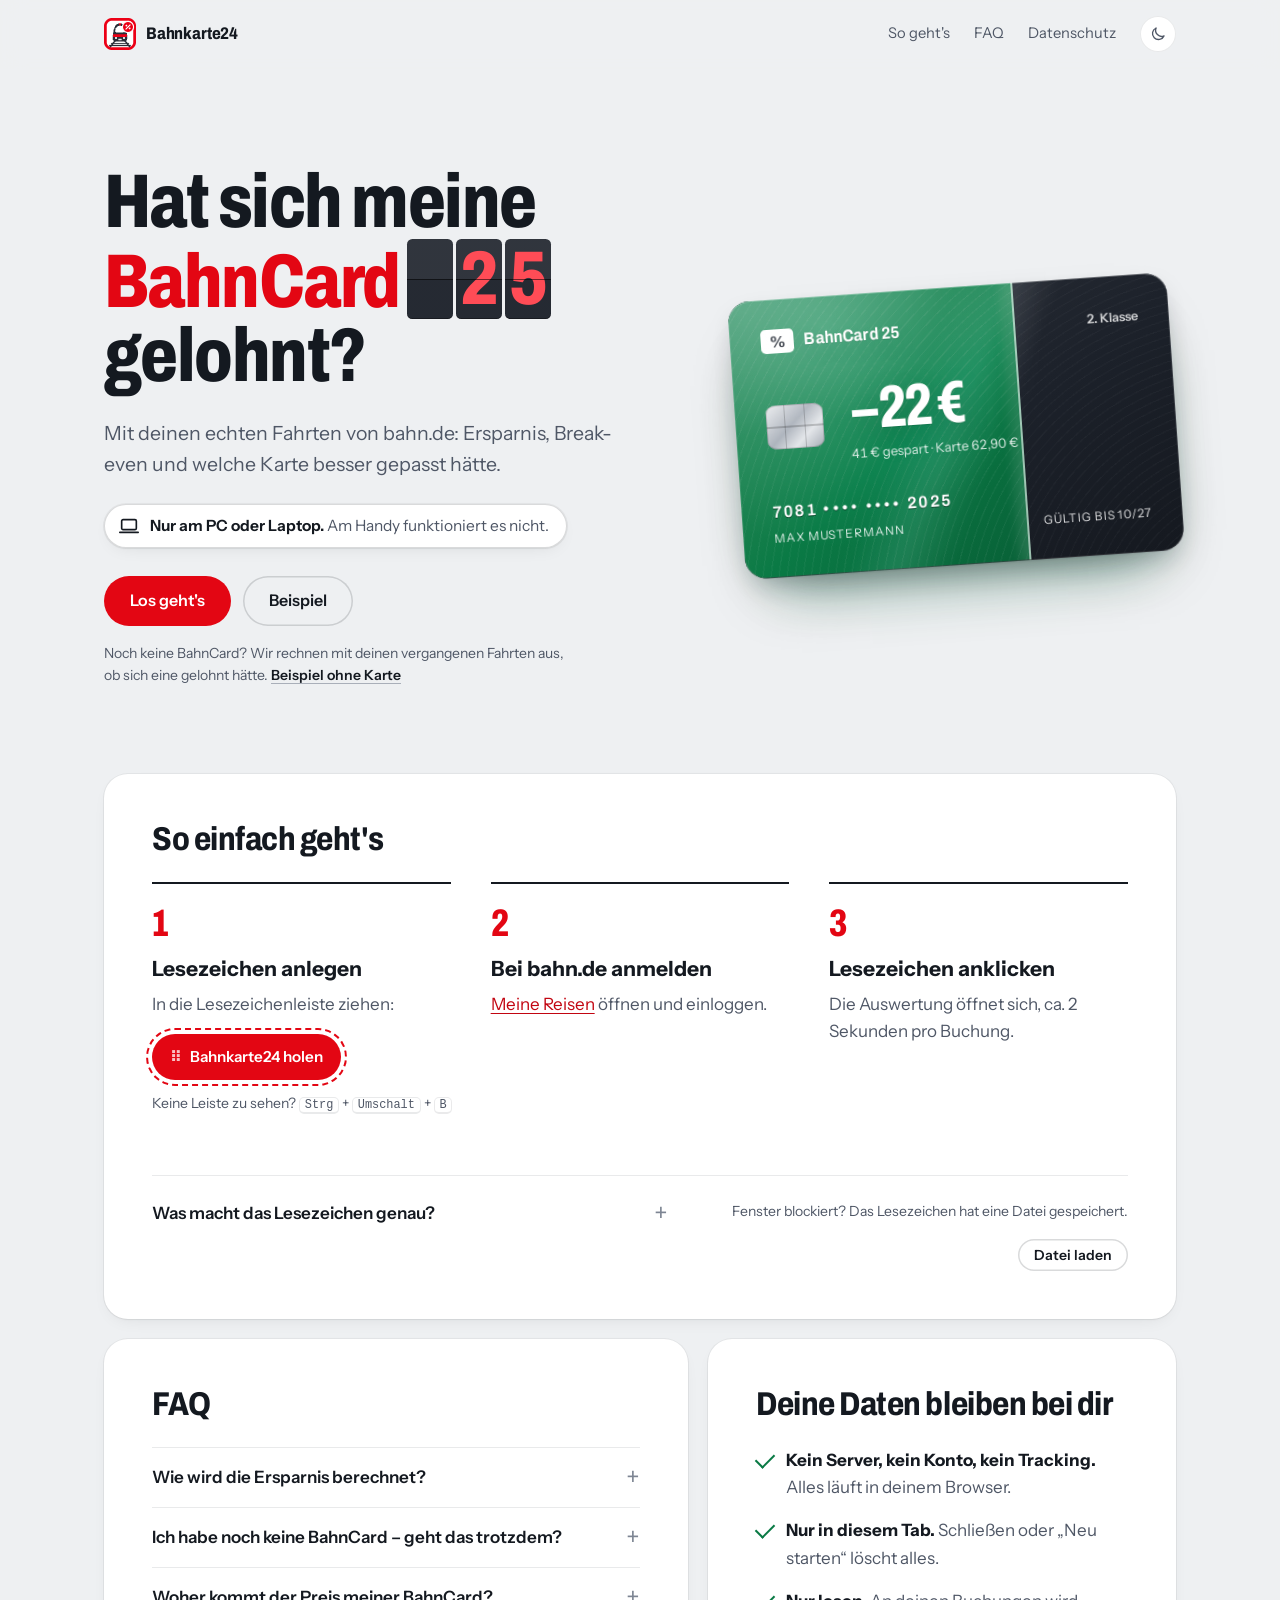
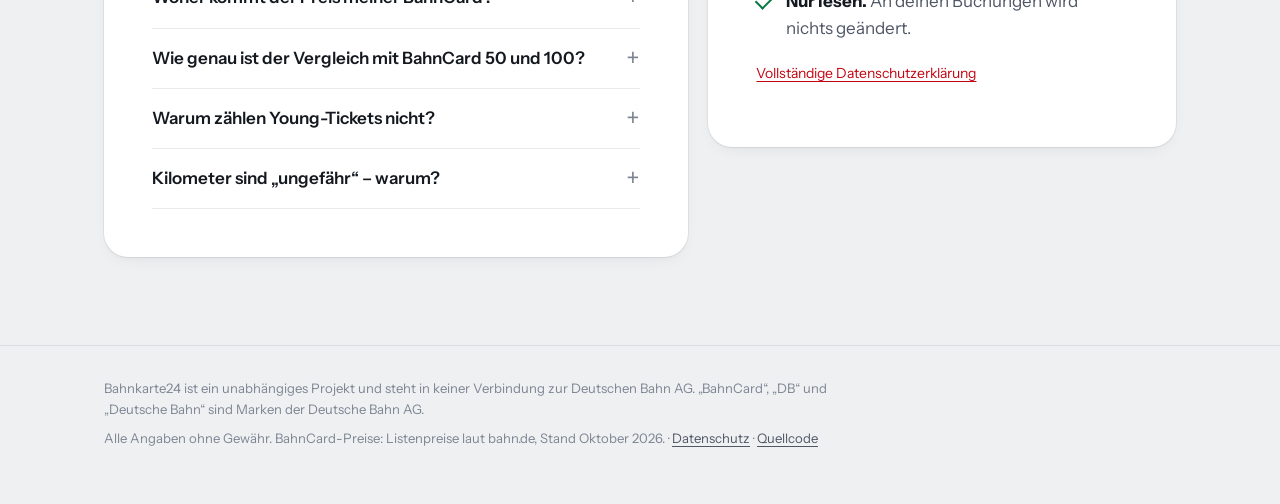
==== index.html @ 339ea4b0 "Erweiterung entfernt, Kurven-Animation repariert - Browser-Erweiterung, Build-Skript und Store-Text " ====
<!doctype html>
<html lang="de">
<head>
  <meta charset="utf-8">
  <meta name="viewport" content="width=device-width, initial-scale=1">
  <title>Bahnkarte24 – hat sich meine BahnCard gelohnt?</title>
  <meta name="description" content="Prüfe in einer Minute, ob sich deine BahnCard gelohnt hat – mit deinen echten Reisedaten von bahn.de. Alles bleibt in deinem Browser.">
  <link rel="icon" href="icons/icon32.png?v=2" sizes="32x32">
  <link rel="icon" href="icons/icon16.png?v=2" sizes="16x16">
  <link rel="apple-touch-icon" href="icons/icon128.png?v=2">
  <link rel="preload" href="fonts/archivo-wdth.woff2" as="font" type="font/woff2" crossorigin>
  <link rel="stylesheet" href="styles.css?v=26">
  <script src="theme.js?v=20"></script>
</head>
<body>
  <header class="top">
    <div class="wrap top__inner">
      <a class="brand" href="./" aria-label="Bahnkarte24 – Startseite">
        <img class="brand__logo" src="icons/icon32.png?v=2" srcset="icons/icon128.png?v=2 4x, icons/icon48.png?v=2 1.5x" width="32" height="32" alt="">
        <span class="brand__name">Bahnkarte24</span>
      </a>
      <nav class="top__nav" aria-label="Seitennavigation">
        <a href="./#so-gehts">So geht's</a>
        <a href="./#faq">FAQ</a>
        <a href="./#datenschutz">Datenschutz</a>
        <button class="btn btn--quiet hidden" id="btn-reset" type="button">Neu starten</button>
        <button class="design-btn" id="btn-design" type="button" aria-label="Design wechseln">
          <svg class="design-btn__mond" viewBox="0 0 24 24" width="18" height="18" aria-hidden="true"><path d="M20 14.5A8 8 0 0 1 9.5 4a8 8 0 1 0 10.5 10.5Z" fill="none" stroke="currentColor" stroke-width="1.8" stroke-linejoin="round"/></svg>
          <svg class="design-btn__sonne" viewBox="0 0 24 24" width="18" height="18" aria-hidden="true"><circle cx="12" cy="12" r="4" fill="none" stroke="currentColor" stroke-width="1.8"/><path d="M12 2.5v2M12 19.5v2M2.5 12h2M19.5 12h2M5.3 5.3l1.4 1.4M17.3 17.3l1.4 1.4M5.3 18.7l1.4-1.4M17.3 6.7l1.4-1.4" stroke="currentColor" stroke-width="1.8" stroke-linecap="round"/></svg>
        </button>
      </nav>
    </div>
  </header>

  <main id="main">
    <!-- Start -->
    <section id="view-start">
      <div class="wrap hero">
        <div class="hero__text">
          <h1 class="display" aria-label="Hat sich meine BahnCard gelohnt?">Hat sich meine <span class="nowrap"><span class="display__marke">BahnCard</span><span class="flap flap--titel" id="wechsel" aria-hidden="true"><span class="flap__z">&nbsp;</span><span class="flap__z">2</span><span class="flap__z">5</span></span></span> gelohnt?</h1>
          <p class="lead">Mit deinen echten Fahrten von bahn.de: Ersparnis, Break-even und welche Karte besser gepasst hätte.</p>

          <p class="geraet-hinweis">
            <svg viewBox="0 0 24 24" width="20" height="20" aria-hidden="true"><rect x="4" y="5" width="16" height="11" rx="1.5" fill="none" stroke="currentColor" stroke-width="1.8"/><path d="M2 19h20" stroke="currentColor" stroke-width="1.8" stroke-linecap="round"/></svg>
            <span><strong>Nur am PC oder Laptop.</strong> Am Handy funktioniert es nicht.</span>
          </p>

          <div class="hero__actions">
            <a class="btn btn--big" href="#so-gehts">Los geht's</a>
            <button class="btn btn--ghost btn--big" id="btn-demo" type="button">Beispiel</button>
          </div>
          <p class="hero__ohne small">Noch keine BahnCard? Wir rechnen mit deinen vergangenen Fahrten aus, ob sich eine gelohnt hätte. <button class="linkbtn" id="btn-demo-ohne" type="button">Beispiel ohne Karte</button></p>
        </div>

        <div class="hero__card" aria-hidden="true">
          <div class="hero__tilt">
            <div class="bc bc--hero" id="hero-bc" style="--fill: .65">
              <div class="bc__fill"></div>
              <div class="bc__glanz"></div>
              <div class="bc__top"><span class="bc__logo">%</span><span class="bc__type" id="hero-typ">BahnCard 25</span><span class="bc__klasse">2. Klasse</span></div>
              <div class="bc__mitte">
                <span class="bc__chip"></span>
                <div>
                  <div class="bc__amount" id="hero-saldo">−22 €</div>
                  <div class="bc__sub" id="hero-sub">41 € gespart · Karte 62,90 €</div>
                </div>
              </div>
              <div class="bc__nr">7081 •••• •••• 2025</div>
              <div class="bc__bottom"><span>Max Mustermann</span><span>gültig bis 10/27</span></div>
            </div>
          </div>
        </div>
      </div>

      <div class="wrap section">
      <section class="panel" id="so-gehts">
        <h2 class="h2">So einfach geht's</h2>
        <ol class="steps">
          <li>
            <span class="steps__n">1</span>
            <h3>Lesezeichen anlegen</h3>
            <p class="muted">In die Lesezeichenleiste ziehen:</p>
            <a class="bookmarklet" id="bookmarklet" href="#" title="In die Lesezeichenleiste ziehen">Bahnkarte24 holen</a>
            <p class="small muted" id="bookmarklet-hint">Keine Leiste zu sehen? <kbd>Strg</kbd> + <kbd>Umschalt</kbd> + <kbd>B</kbd></p>
          </li>
          <li>
            <span class="steps__n">2</span>
            <h3>Bei bahn.de anmelden</h3>
            <p class="muted"><a href="https://www.bahn.de/buchung/reiseuebersicht/vergangene" target="_blank" rel="noopener">Meine Reisen</a> öffnen und einloggen.</p>
          </li>
          <li>
            <span class="steps__n">3</span>
            <h3>Lesezeichen anklicken</h3>
            <p class="muted">Die Auswertung öffnet sich, ca. 2 Sekunden pro Buchung.</p>
          </li>
        </ol>

        <div class="aside-row">
          <details class="details">
            <summary>Was macht das Lesezeichen genau?</summary>
            <p>Es liest deine BahnCard und vergangenen Buchungen über dieselben Schnittstellen wie „Meine Reisen“. Übernommen werden nur Datum, Strecke, Tarif, Preis, Ersparnis und Züge – keine Namen, Adressen oder Zahlungsdaten.</p>
            <p><a href="collector.js" target="_blank" rel="noopener">Quelltext ansehen</a></p>
          </details>
          <div class="upload">
            <span class="small muted">Fenster blockiert? Das Lesezeichen hat eine Datei gespeichert.</span>
            <label class="btn btn--ghost btn--small">
              Datei laden
              <input type="file" id="file-input" accept="application/json,.json" hidden>
            </label>
          </div>
        </div>
      </section>
      </div>
    </section>

    <!-- Import -->
    <section id="view-import" class="hidden">
      <div class="wrap"><div class="panel importing">
        <div class="bc bc--loading" aria-hidden="true">
          <div class="bc__fill"></div>
          <div class="bc__top"><span class="bc__logo">%</span><span class="bc__type">Bahnkarte24</span></div>
          <div class="bc__amount">…</div>
        </div>
        <h1 class="h2" id="import-title">Hole deine Fahrten von bahn.de …</h1>
        <p class="muted" id="import-text">Warte auf das Lesezeichen …</p>
        <div class="progress" role="progressbar" aria-valuemin="0" aria-valuemax="100" id="import-bar"><span></span></div>
        <p class="small muted">Lass den bahn.de-Tab offen, bis die Auswertung erscheint.</p>
      </div></div>
    </section>

    <!-- Ergebnis -->
    <section id="view-result" class="hidden" aria-live="polite"></section>

    <div class="wrap info">
      <section class="panel" id="faq">
        <h2 class="h2">FAQ</h2>
        <details class="details"><summary>Wie wird die Ersparnis berechnet?</summary>
          <p>bahn.de weist pro Fahrt die „Ersparnis durch BahnCard-Rabatt“ aus. Wir summieren sie im Gültigkeitszeitraum und ziehen den Kartenpreis ab.</p></details>
        <details class="details"><summary>Ich habe noch keine BahnCard – geht das trotzdem?</summary>
          <p>Ja. Wir nehmen deine Fahrten der letzten 12 Monate und rechnen nach, was sie mit BahnCard 25, 50 oder 100 gekostet hätten – inklusive Kartenpreis. Wähl in der Auswertung, ob für dich die normale, die My BahnCard (unter 27) oder die Senioren-Karte (ab 65) in Frage kommt. Hast du weniger als ein Jahr Fahrten, rechnen wir aufs Jahr hoch.</p></details>
        <details class="details"><summary>Woher kommt der Preis meiner BahnCard?</summary>
          <p>bahn.de liefert ihn nicht mit, daher setzen wir den Listenpreis ein. Du kannst ihn in der Auswertung ändern.</p></details>
        <details class="details"><summary>Wie genau ist der Vergleich mit BahnCard 50 und 100?</summary>
          <p>Eine Schätzung: BahnCard 50 gibt 50 % auf Flexpreise und 25 % auf Sparpreise, BahnCard 100 deckt alle DB-Tickets ab. Verbundtickets bleiben unverändert. Dass du mit anderer Karte anders gebucht hättest, ist nicht berücksichtigt.</p></details>
        <details class="details"><summary>Warum zählen Young-Tickets nicht?</summary>
          <p>Sie sind bereits ermäßigt, die BahnCard gilt darauf nicht zusätzlich.</p></details>
        <details class="details"><summary>Kilometer sind „ungefähr“ – warum?</summary>
          <p>Gerechnet wird die Luftlinie von Halt zu Halt, nicht die Tarif-Entfernung.</p></details>
      </section>

      <section class="panel" id="datenschutz">
        <h2 class="h2">Deine Daten bleiben bei dir</h2>
        <ul class="checks">
          <li><strong>Kein Server, kein Konto, kein Tracking.</strong> Alles läuft in deinem Browser.</li>
          <li><strong>Nur in diesem Tab.</strong> Schließen oder „Neu starten“ löscht alles.</li>
          <li><strong>Nur lesen.</strong> An deinen Buchungen wird nichts geändert.</li>
        </ul>
        <p class="small"><a href="datenschutz.html">Vollständige Datenschutzerklärung</a></p>
      </section>
    </div>
  </main>

  <footer class="footer">
    <div class="wrap footer__inner">
      <p>Bahnkarte24 ist ein unabhängiges Projekt und steht in keiner Verbindung zur Deutschen Bahn AG. „BahnCard“, „DB“ und „Deutsche Bahn“ sind Marken der Deutsche Bahn AG.</p>
      <p>Alle Angaben ohne Gewähr. BahnCard-Preise: Listenpreise laut bahn.de, Stand Oktober 2026. · <a href="datenschutz.html">Datenschutz</a> · <a href="https://github.com/xsebo99/SparSchiene" target="_blank" rel="noopener">Quellcode</a></p>
    </div>
  </footer>

  <div class="tooltip hidden" id="tooltip" role="tooltip"></div>
  <script src="app.js?v=30"></script>
</body>
</html>
---- styles.css ----
/* Bahnkarte24
   Schriften: Archivo (Anzeige & Zahlen, schmal geschnitten wie Bahnhofsbeschilderung) + Instrument Sans (Text).
   Beide unter SIL Open Font License, selbst gehostet – kein Aufruf von Google Fonts. */
@font-face {
  font-family: "Archivo";
  src: url("fonts/archivo-wdth.woff2") format("woff2-variations"), url("fonts/archivo-wdth.woff2") format("woff2");
  font-weight: 100 900; font-stretch: 62% 125%; font-display: swap;
}
@font-face {
  font-family: "Instrument Sans";
  src: url("fonts/instrument-sans.woff2") format("woff2-variations"), url("fonts/instrument-sans.woff2") format("woff2");
  font-weight: 400 700; font-display: swap;
}

:root {
  /* Farbwelt: Gleisschotter, Fahrkartenweiß, Druckertinte, Signalgrün, Verkehrsrot.
     Bedeutung ist fest: Grün = Ersparnis, Rot = Aktion und Verlust, Tinte = bezahlt. */
  --schotter: #eef0f2;
  --fahrkarte: #ffffff;
  --eingabe: #f4f5f7;
  --tinte: #141920;
  --tinte-2: #4f5766;
  --tinte-3: #7d8593;
  --tinte-4: #a9afb9;
  --kante: rgba(20, 25, 32, .09);
  --kante-stark: rgba(20, 25, 32, .16);
  --raster: rgba(20, 25, 32, .06);
  --punktlinie: #c6cbd3;
  --verkehrsrot: #e30613;
  --verkehrsrot-text: #c20511;
  --verkehrsrot-hauch: #fdeced;
  --signalgruen: #0a7a45;
  --signalgruen-hauch: #e3f2ea;
  --bahncard: #1c212a;
  --bahncard-text: #ffffff;
  /* Leuchtrot auf dunklen Fallblättern (gleicher Ton wie Rot im Dark Mode) */
  --tafel-rot: #ff4c56;
  --schatten-flaeche: 0 0 0 1px rgba(20, 25, 32, .05), 0 1px 2px rgba(20, 25, 32, .04), 0 6px 18px -8px rgba(20, 25, 32, .10);
  --schatten-karte: 0 1px 1px rgba(16, 20, 28, .06), 0 12px 28px -8px rgba(16, 20, 28, .28), 0 30px 60px -30px rgba(16, 20, 28, .35);
  --font-display: "Archivo", "Arial Narrow", system-ui, sans-serif;
  --font-text: "Instrument Sans", system-ui, -apple-system, "Segoe UI", sans-serif;
  /* Schriftskala 1,25 ab 17 px */
  --t-meta: 13px;
  --t-klein: 14px;
  --t-text: 17px;
  --t-h3: 21px;
  --t-h2: clamp(26px, 3vw, 33px);
  --t-zahl: clamp(34px, 4vw, 52px);
  --t-display: clamp(42px, 6.4vw, 76px);
  --ease: cubic-bezier(.23, 1, .32, 1);
  --r-flaeche: 24px;
  --r-element: 16px;
  --r-feld: 10px;
  color-scheme: light;
}
@media (prefers-color-scheme: dark) {
  :root:not([data-theme="light"]) {
    --schotter: #0b0e12;
    --fahrkarte: #171b21;
    --eingabe: #0f1217;
    --tinte: #eceef2;
    --tinte-2: #b1b8c4;
    --tinte-3: #7f8796;
    --tinte-4: #4f5663;
    --kante: rgba(255, 255, 255, .08);
    --kante-stark: rgba(255, 255, 255, .16);
    --raster: rgba(255, 255, 255, .05);
    --punktlinie: #3a414c;
    --verkehrsrot: #ff4c56;
    --verkehrsrot-text: #ff6b73;
    --verkehrsrot-hauch: #33171a;
    --signalgruen: #3fc883;
    --signalgruen-hauch: #12291d;
    --bahncard: #252b35;
    --schatten-flaeche: 0 0 0 1px rgba(255, 255, 255, .07);
    --schatten-karte: 0 0 0 1px #2e3540, 0 20px 50px -20px rgba(0, 0, 0, .8);
    color-scheme: dark;
  }
}
/* Von Hand gewählter Dark Mode (Umschalter im Kopf) – dieselben Werte wie oben */
:root[data-theme="dark"] {
  --schotter: #0b0e12;
  --fahrkarte: #171b21;
  --eingabe: #0f1217;
  --tinte: #eceef2;
  --tinte-2: #b1b8c4;
  --tinte-3: #7f8796;
  --tinte-4: #4f5663;
  --kante: rgba(255, 255, 255, .08);
  --kante-stark: rgba(255, 255, 255, .16);
  --raster: rgba(255, 255, 255, .05);
  --punktlinie: #3a414c;
  --verkehrsrot: #ff4c56;
  --verkehrsrot-text: #ff6b73;
  --verkehrsrot-hauch: #33171a;
  --signalgruen: #3fc883;
  --signalgruen-hauch: #12291d;
  --bahncard: #252b35;
  --schatten-flaeche: 0 0 0 1px rgba(255, 255, 255, .07);
  --schatten-karte: 0 0 0 1px #2e3540, 0 20px 50px -20px rgba(0, 0, 0, .8);
  color-scheme: dark;
}

/* Grundlagen */
* { box-sizing: border-box; }
html { scroll-behavior: smooth; -webkit-text-size-adjust: 100%; }
body {
  margin: 0; background: var(--schotter); color: var(--tinte);
  font: var(--t-text)/1.6 var(--font-text); -webkit-font-smoothing: antialiased;
}
a { color: var(--verkehrsrot-text); text-underline-offset: 3px; text-decoration-thickness: 1px; }
a:hover { text-decoration-thickness: 2px; }
h1, h2, h3 { margin: 0; font-weight: 700; text-wrap: balance; }
p { margin: 0 0 1em; text-wrap: pretty; }
code, kbd { font-family: ui-monospace, Consolas, monospace; font-size: .85em; }
kbd { background: var(--fahrkarte); border: 1px solid var(--kante); border-bottom-width: 2px; border-radius: 5px; padding: 0 .4em; }
:focus-visible { outline: 3px solid var(--verkehrsrot); outline-offset: 3px; border-radius: 6px; }
.hidden { display: none !important; }
.muted { color: var(--tinte-2); }
.small { font-size: var(--t-klein); }
.num { font-variant-numeric: tabular-nums; }

.wrap { width: 100%; max-width: 1120px; margin: 0 auto; padding: 0 24px; }
.section { margin-top: clamp(48px, 7vw, 88px); }

/* Abschnitte als eigene Flächen auf grauem Grund */
.panel {
  background: var(--fahrkarte); border-radius: var(--r-flaeche); padding: clamp(24px, 4vw, 48px);
  box-shadow: var(--schatten-flaeche);
}
.stack { display: grid; gap: 20px; }

/* Typo-Bausteine */
.eyebrow {
  margin: 0 0 16px; font: 600 var(--t-meta)/1 var(--font-text); letter-spacing: .1em; text-transform: uppercase; color: var(--verkehrsrot-text);
}
/* Fallblatt wie am Bahnsteig: jede Zelle ein Blatt mit Mittelfuge */
.nowrap { white-space: nowrap; }
.flap { display: inline-flex; gap: .08em; font-family: var(--font-display); font-variant-numeric: tabular-nums; }
.flap__z {
  position: relative; display: inline-grid; place-items: center; width: .78em; height: 1.32em;
  border-radius: .14em; color: #f4f5f7; font-weight: 700; font-stretch: 80%; line-height: 1;
  background: linear-gradient(to bottom, color-mix(in srgb, var(--bahncard), #fff 9%) 50%, color-mix(in srgb, var(--bahncard), #fff 4%) 50%);
  box-shadow: inset 0 -1px 0 rgba(0, 0, 0, .35);
  transform-origin: center;
}
.flap__z::after { /* Fuge zwischen oberem und unterem Blatt */
  content: ""; position: absolute; left: 0; right: 0; top: 50%; height: 1px; background: rgba(0, 0, 0, .55);
}
/* Im Titel: „BahnCard“ und die Ziffer auf großen Blättern in Verkehrsrot als Echo des Logos */
.display__marke { color: var(--verkehrsrot); }
.flap--titel { gap: .045em; margin-left: .1em; vertical-align: .04em; }
.flap--titel .flap__z { width: .6em; height: 1.04em; border-radius: .07em; font-stretch: 78%; font-weight: 800; color: var(--tafel-rot); letter-spacing: 0; }
.display {
  font-family: var(--font-display); font-stretch: 78%; font-weight: 800;
  font-size: var(--t-display); line-height: .98; letter-spacing: -.02em; margin-bottom: 24px;
}
.h2 {
  font-family: var(--font-display); font-stretch: 85%; font-weight: 750;
  font-size: var(--t-h2); line-height: 1.08; letter-spacing: -.015em; margin-bottom: 8px;
}
.lead { font-size: clamp(1.05rem, 1.6vw, 1.22rem); color: var(--tinte-2); max-width: 34em; margin-bottom: 32px; }

/* Kopf */
.top { position: sticky; top: 0; z-index: 5; background: color-mix(in srgb, var(--schotter) 86%, transparent); backdrop-filter: saturate(1.4) blur(12px); border-bottom: 1px solid transparent; }
.top__inner { display: flex; align-items: center; justify-content: space-between; gap: 16px; min-height: 68px; }
.brand { display: flex; align-items: center; gap: 10px; color: var(--tinte); text-decoration: none; }
.brand__logo { width: 32px; height: 32px; display: block; }
.brand__name { font: 750 1.05rem/1 var(--font-display); font-stretch: 85%; letter-spacing: -.01em; }
.top__nav { display: flex; align-items: center; gap: 24px; }
.top__nav a { color: var(--tinte-2); text-decoration: none; font-size: .92rem; }
.top__nav a:hover { color: var(--tinte); }
/* Hell/Dunkel-Umschalter: zeigt, wohin er schaltet (Mond = dunkel, Sonne = hell) */
.design-btn {
  display: grid; place-items: center; width: 36px; height: 36px; padding: 0; border: 0; border-radius: 999px; cursor: pointer;
  background: var(--fahrkarte); color: var(--tinte-2); box-shadow: inset 0 0 0 1px var(--kante);
  transition: color 150ms var(--ease), box-shadow 150ms var(--ease), transform 120ms var(--ease);
}
.design-btn:hover { color: var(--tinte); box-shadow: inset 0 0 0 1px var(--kante-stark); }
.design-btn:active { transform: scale(.92); }
.design-btn__sonne, .design-btn[data-modus="dark"] .design-btn__mond { display: none; }
.design-btn[data-modus="dark"] .design-btn__sonne { display: block; }

/* Buttons */
.btn {
  display: inline-flex; align-items: center; justify-content: center; gap: 8px;
  background: var(--verkehrsrot); color: #fff; border: 0; border-radius: 999px; padding: 11px 20px;
  font: 600 .95rem/1.2 var(--font-text); text-decoration: none; cursor: pointer;
  transition: background-color 150ms var(--ease), box-shadow 150ms var(--ease), transform 120ms var(--ease);
}
.btn:hover { background: var(--verkehrsrot-text); text-decoration: none; }
.btn:active { transform: scale(.97); }
.btn--big { padding: 15px 26px; font-size: 1rem; }
.btn--small { padding: 8px 16px; font-size: .875rem; }
.btn--ghost { background: transparent; color: var(--tinte); box-shadow: inset 0 0 0 1.5px var(--kante-stark); }
.btn--ghost:hover { background: var(--fahrkarte); box-shadow: inset 0 0 0 1.5px var(--tinte-4); }
.btn--quiet { background: var(--fahrkarte); color: var(--tinte); box-shadow: inset 0 0 0 1px var(--kante); padding: 8px 16px; font-size: .875rem; }
.btn--quiet:hover { background: var(--fahrkarte); box-shadow: inset 0 0 0 1px var(--kante-stark); }

/* Start: Hero */
.hero {
  display: grid; grid-template-columns: minmax(0, 1.1fr) minmax(0, .9fr); gap: clamp(32px, 6vw, 88px);
  align-items: center; padding-top: clamp(40px, 8vw, 96px);
}
.hero__actions { display: flex; flex-wrap: wrap; gap: 12px; }
.hero__ohne { margin: 16px 0 0; color: var(--tinte-2); max-width: 34em; }
.linkbtn { font: inherit; font-weight: 600; color: var(--tinte); background: none; border: 0; padding: 0; cursor: pointer; text-decoration: underline; text-underline-offset: 3px; text-decoration-color: var(--tinte-4); }
.linkbtn:hover { text-decoration-color: currentColor; }
/* Geräte-Hinweis: gut sichtbar über den Buttons, aber ohne Warnfarbe (Rot gehört den Aktionen) */
.geraet-hinweis {
  display: inline-flex; align-items: center; gap: 10px; margin: -8px 0 28px; padding: 11px 18px 11px 14px;
  border-radius: 999px; background: var(--fahrkarte);
  font-size: 15.5px; line-height: 1.35; color: var(--tinte-2); box-shadow: inset 0 0 0 1px var(--kante-stark), var(--schatten-flaeche);
}
.geraet-hinweis svg { flex: none; width: 22px; height: 22px; color: var(--tinte); }
.geraet-hinweis strong { color: var(--tinte); font-weight: 650; }
.hero__card { perspective: 1200px; display: grid; justify-items: end; }
.hero__tilt {
  width: 100%; max-width: 440px; transform-style: preserve-3d;
  transform: rotate(-4deg) rotateX(var(--rx, 0deg)) rotateY(var(--ry, 0deg));
  transition: transform 500ms var(--ease);
}
.hero__tilt.is-aktiv { transition-duration: 120ms; }

/* Hero-Karte: Musterkarte mit Chip, Nummer und Glanz */
.bc--hero { grid-template-rows: auto 1fr auto auto; row-gap: 4px; }
.bc--hero::after { background: none; } /* Glanz kommt hier von .bc__glanz und folgt der Maus */
.bc__glanz {
  position: absolute; inset: 0; pointer-events: none; mix-blend-mode: soft-light;
  background:
    radial-gradient(circle at var(--gx, 22%) var(--gy, 12%), rgba(255, 255, 255, .55), transparent 52%),
    linear-gradient(115deg, transparent 38%, rgba(255, 255, 255, .16) 48%, transparent 58%);
}
.bc__top .bc__klasse { margin-left: auto; font-family: var(--font-text); font-size: clamp(.7rem, 1.3vw, .8rem); font-weight: 600; opacity: .8; }
.bc__mitte { display: flex; align-items: center; gap: 7%; }
.bc__chip {
  flex: none; width: 15%; aspect-ratio: 1.3; border-radius: 18%;
  background:
    linear-gradient(to right, transparent 32%, rgba(0, 0, 0, .22) 32% 34%, transparent 34% 66%, rgba(0, 0, 0, .22) 66% 68%, transparent 68%),
    linear-gradient(to bottom, transparent 48%, rgba(0, 0, 0, .22) 48% 52%, transparent 52%),
    linear-gradient(135deg, #e9ebee, #a4abb5 45%, #dfe2e6 70%, #9aa1ab);
  box-shadow: inset 0 0 0 1px rgba(0, 0, 0, .18);
}
.bc--hero .bc__amount { font-size: clamp(2.1rem, 5.4vw, 3.7rem); transition: opacity 200ms var(--ease); }
.bc__sub { margin-top: 4px; font-family: var(--font-text); font-size: clamp(.7rem, 1.3vw, .82rem); opacity: .85; font-variant-numeric: tabular-nums; }
.bc__nr {
  font-weight: 600; font-stretch: 100%; letter-spacing: .14em; font-size: clamp(.78rem, 1.6vw, 1.02rem); font-variant-numeric: tabular-nums;
  text-shadow: 0 1px 0 rgba(0, 0, 0, .45), 0 -1px 0 rgba(255, 255, 255, .12);
}
.bc--hero .bc__bottom { text-transform: uppercase; letter-spacing: .08em; font-size: clamp(.62rem, 1.15vw, .74rem); }

/* Die BahnCard – Signatur der Seite: die Karte füllt sich mit der Ersparnis bis zum Kartenpreis. */
/* --fill als Zahl registriert, damit Füllung und Kante gemeinsam weich laufen */
@property --fill { syntax: "<number>"; inherits: true; initial-value: 0; }
.bc {
  --fill: 0;
  --fill-color: var(--signalgruen);
  position: relative; overflow: hidden; isolation: isolate;
  aspect-ratio: 85.6 / 54; width: 100%; border-radius: clamp(14px, 2.2vw, 22px);
  padding: 6.5% 7%; display: grid; grid-template-rows: auto 1fr auto;
  background:
    repeating-radial-gradient(circle at 115% 130%, rgba(255, 255, 255, .03) 0 1px, transparent 1px 8px),
    linear-gradient(150deg, color-mix(in srgb, var(--bahncard), #fff 7%), var(--bahncard) 55%, color-mix(in srgb, var(--bahncard), #000 25%));
  color: var(--bahncard-text);
  box-shadow: var(--schatten-karte), 0 34px 60px -30px color-mix(in srgb, var(--fill-color) calc(var(--fill) * 70%), transparent);
  font-family: var(--font-display);
  transition: --fill 1.4s cubic-bezier(.2, .75, .15, 1);
}
.bc::after { /* Haarlinie, Lichtkante oben und Glanz wie bei einer lackierten Karte */
  content: ""; position: absolute; inset: 0; border-radius: inherit; pointer-events: none;
  background:
    radial-gradient(120% 90% at 0% 0%, rgba(255, 255, 255, .16), transparent 55%),
    linear-gradient(115deg, transparent 40%, rgba(255, 255, 255, .07) 50%, transparent 60%);
  box-shadow: inset 0 0 0 1px rgba(255, 255, 255, .12), inset 0 1px 0 rgba(255, 255, 255, .22), inset 0 -1px 0 rgba(0, 0, 0, .2);
}
.bc__fill {
  position: absolute; inset: 0; z-index: -1;
  background:
    repeating-radial-gradient(circle at 115% 130%, rgba(255, 255, 255, .055) 0 1px, transparent 1px 8px),
    linear-gradient(140deg, color-mix(in srgb, var(--fill-color), #fff 16%), var(--fill-color) 45%, color-mix(in srgb, var(--fill-color), #000 32%));
  clip-path: inset(0 calc((1 - var(--fill)) * 100%) 0 0);
}
.bc__fill::after { /* Kante der Füllung */
  content: ""; position: absolute; top: 0; bottom: 0; left: calc(var(--fill) * 100% - 2px); width: 2px;
  background: rgba(255, 255, 255, .6); box-shadow: 0 0 16px 5px rgba(255, 255, 255, .2);
}
.bc__amount, .bc__type { text-shadow: 0 1px 0 rgba(0, 0, 0, .12), 0 10px 30px rgba(0, 0, 0, .18); }
.bc--full .bc__fill::after { display: none; }
.bc--minus { --fill-color: var(--verkehrsrot); }
/* Gedachte Karte (noch keine BahnCard): gestrichelte Kante statt Lack-Haarlinie */
.bc--gedacht::before { content: ""; position: absolute; inset: 6px; border-radius: calc(clamp(14px, 2.2vw, 22px) - 6px); border: 1.5px dashed rgba(255, 255, 255, .45); pointer-events: none; z-index: 1; }
.bc__top { display: flex; align-items: center; gap: 10px; }
.bc__logo {
  display: grid; place-items: center; width: 2.1em; height: 1.45em; border-radius: .3em;
  background: #fff; color: var(--bahncard); font-weight: 800; font-size: clamp(.8rem, 1.6vw, 1rem);
}
.bc__type { font-weight: 650; font-stretch: 90%; font-size: clamp(.85rem, 1.7vw, 1.05rem); letter-spacing: .01em; }
.bc__amount {
  align-self: center; font-weight: 800; font-stretch: 72%; letter-spacing: -.03em; line-height: 1;
  font-size: clamp(3rem, 9vw, 5.6rem); font-variant-numeric: tabular-nums;
}
.bc__bottom { display: flex; justify-content: space-between; gap: 12px; font-family: var(--font-text); font-size: clamp(.72rem, 1.4vw, .85rem); opacity: .88; }
.bc__pct { font-family: var(--font-display); font-weight: 700; font-variant-numeric: tabular-nums; }
.bc--preview .bc__amount { opacity: .9; }
.bc--loading { max-width: 300px; margin: 0 auto 40px; }
.bc--loading .bc__amount { font-size: 3rem; }
.bc--loading .bc__fill { animation: laden 2.4s ease-in-out infinite; }
@keyframes laden { 0% { --fill: .05; } 50% { --fill: .8; } 100% { --fill: .05; } }

/* Schritte */
.steps { list-style: none; margin: 0; padding: 0; display: grid; grid-template-columns: repeat(3, minmax(0, 1fr)); gap: 40px; }
.steps li { border-top: 2px solid var(--tinte); padding-top: 20px; }
.steps__n { display: block; font: 800 2.4rem/1 var(--font-display); font-stretch: 72%; color: var(--verkehrsrot); margin-bottom: 14px; }
.steps h3 { font: 700 var(--t-h3)/1.25 var(--font-text); margin-bottom: 8px; }
.steps p { margin-bottom: 12px; }
.bookmarklet {
  display: inline-flex; align-items: center; gap: 8px; margin: 4px 0 12px;
  background: var(--verkehrsrot); color: #fff; text-decoration: none; font-weight: 600; font-size: .95rem;
  padding: 11px 18px; border-radius: 999px; cursor: grab; outline: 2px dashed var(--verkehrsrot); outline-offset: 4px;
}
.bookmarklet::before { content: "⠿"; opacity: .75; }
.bookmarklet:hover { text-decoration: none; background: var(--verkehrsrot-text); }
.bookmarklet:active { cursor: grabbing; }

.aside-row { display: grid; grid-template-columns: minmax(0, 1fr) auto; gap: 24px 40px; align-items: start; margin-top: 48px; padding-top: 24px; border-top: 1px solid var(--kante); }
.upload { display: flex; align-items: center; gap: 16px; flex-wrap: wrap; justify-content: flex-end; max-width: 420px; text-align: right; }

.details { border-bottom: 1px solid var(--kante); }
.details summary {
  cursor: pointer; list-style: none; padding: 16px 0; font-weight: 600; display: flex; justify-content: space-between; gap: 16px;
}
.details summary::-webkit-details-marker { display: none; }
.details summary::after { content: "+"; font: 400 22px/1 var(--font-display); color: var(--tinte-3); transition: transform 200ms var(--ease); }
.details summary:hover::after { color: var(--tinte); }
.details[open] summary::after { transform: rotate(45deg); }
.details p { color: var(--tinte-2); max-width: 40em; }
.aside-row .details { border-bottom: 0; }
.aside-row .details summary { padding-top: 0; }

/* Info-Bereich (FAQ + Datenschutz) */
.info { display: grid; grid-template-columns: minmax(0, 1.25fr) minmax(0, 1fr); gap: 20px; margin-top: 20px; align-items: start; }
.info #faq .details:first-of-type { border-top: 1px solid var(--kante); }
.checks { list-style: none; margin: 0 0 20px; padding: 0; display: grid; gap: 16px; color: var(--tinte-2); }
.checks li { position: relative; padding-left: 30px; }
.checks li::before {
  content: ""; position: absolute; left: 0; top: .35em; width: 16px; height: 9px;
  border-left: 2.5px solid var(--signalgruen); border-bottom: 2.5px solid var(--signalgruen); transform: rotate(-45deg);
}
.checks strong { color: var(--tinte); }

/* Import */
.importing { max-width: 640px; margin: clamp(32px, 6vw, 72px) auto 0; text-align: center; }
.progress { height: 6px; background: var(--schotter); border-radius: 999px; overflow: hidden; margin: 28px auto; max-width: 400px; }
.progress span { display: block; height: 100%; width: 3%; background: var(--tinte); border-radius: 999px; transition: width 400ms var(--ease); }

/* Ergebnis */
.result { display: grid; gap: 20px; padding-top: 24px; }
.meta { color: var(--tinte-2); max-width: 38em; margin: 0 0 28px; }
.h2:not(:has(+ .meta)) { margin-bottom: 24px; }
.toolbar {
  display: flex; flex-wrap: wrap; align-items: end; gap: 12px 24px; padding: 0 0 24px; border-bottom: 1px solid var(--kante);
}
.field { display: grid; gap: 6px; max-width: 100%; font-size: var(--t-meta); color: var(--tinte-2); font-weight: 500; }
/* Eingaben sind eingelassen: etwas dunkler als die Fläche */
.field select, .field input, .cell-input {
  font: 500 15px/1.3 var(--font-text); color: var(--tinte); background: var(--eingabe);
  border: 1px solid var(--kante); border-radius: var(--r-feld); padding: 9px 12px; min-width: 0;
  transition: border-color 150ms var(--ease), box-shadow 150ms var(--ease);
}
.field select:hover, .field input:hover, .cell-input:hover { border-color: var(--kante-stark); }
.field select:focus-visible, .field input:focus-visible, .cell-input:focus-visible { outline: none; border-color: var(--tinte-3); box-shadow: 0 0 0 3px var(--kante); }
.field select { max-width: 100%; text-overflow: ellipsis; }
.field input { width: 120px; font-variant-numeric: tabular-nums; }
.toolbar__note { flex-basis: 100%; margin: 0; font-size: var(--t-klein); color: var(--tinte-2); }

/* Urteil – der Fokus der Seite */
.verdict {
  display: grid; grid-template-columns: minmax(0, .95fr) minmax(0, 1.05fr); gap: clamp(32px, 6vw, 80px); align-items: center;
  padding-top: clamp(28px, 4vw, 44px);
}
.verdict .bc { max-width: 480px; }
.verdict__kicker { font-size: var(--t-klein); color: var(--tinte-2); margin: 0 0 10px; }
.verdict__title { font-family: var(--font-display); font-stretch: 78%; font-weight: 800; font-size: clamp(36px, 5vw, 58px); line-height: 1; letter-spacing: -.025em; margin-bottom: 24px; }
.verdict--plus .verdict__title { color: var(--signalgruen); }
.verdict--minus .verdict__title { color: var(--verkehrsrot); }
.verdict__facts { display: flex; flex-wrap: wrap; gap: 8px 36px; margin: 0 0 20px; }
.verdict__facts div { display: grid; }
.verdict__facts dt { font-size: var(--t-meta); color: var(--tinte-2); }
.verdict__facts dd { margin: 0; font: 750 var(--t-h3)/1.2 var(--font-display); font-stretch: 85%; font-variant-numeric: tabular-nums; }
.verdict__text { color: var(--tinte-2); max-width: 30em; margin: 0; }

/* Hinweise */
.notes { display: grid; gap: 10px; margin-top: clamp(28px, 4vw, 40px); }
.note { display: grid; grid-template-columns: auto minmax(0, 1fr); gap: 14px; align-items: start; padding: 16px 20px; border-radius: var(--r-element); background: var(--verkehrsrot-hauch); }
.note--good { background: var(--signalgruen-hauch); }
.note--info { background: var(--schotter); }
.note__icon { font-size: 20px; line-height: 1.3; }
.note p { margin: 0; }

/* Diagramme */
.chart { width: 100%; height: auto; display: block; overflow: visible; }
.chart text { font: 12px var(--font-text); fill: var(--tinte-3); font-variant-numeric: tabular-nums; }
.chart .grid { stroke: var(--raster); stroke-width: 1; }
.chart .axis { stroke: var(--kante-stark); stroke-width: 1; }
.chart .line { fill: none; stroke: var(--signalgruen); stroke-width: 2; stroke-linejoin: round; }
.chart .area { fill: var(--signalgruen); opacity: .1; }
.chart .ref { stroke: var(--tinte); stroke-width: 1.5; stroke-dasharray: 5 5; }
.chart .ref-label { fill: var(--tinte); font-weight: 600; }
.chart .dot { fill: var(--signalgruen); stroke: var(--fahrkarte); stroke-width: 2; }
.chart .bar { fill: var(--tinte); }
.chart .bar--gespart { fill: var(--signalgruen); }
.chart g:hover .bar { opacity: .82; }
.chart .hit { fill: transparent; }
.chart .guide { stroke: var(--kante-stark); stroke-width: 1; opacity: 0; }
.chart g:hover .guide { opacity: 1; }
.chart g:hover .dot { r: 6px; }
.chart .today { stroke: var(--tinte-3); stroke-width: 1; stroke-dasharray: 2 4; }
.legend { display: flex; gap: 20px; flex-wrap: wrap; font-size: var(--t-meta); color: var(--tinte-2); margin-top: 14px; }
.legend i { display: inline-block; width: 16px; height: 2px; vertical-align: middle; margin-right: 8px; background: var(--signalgruen); }
.legend i.ref { background: none; border-top: 2px dashed var(--tinte); height: 0; }
.legend i.sw { width: 10px; height: 10px; border-radius: 3px; vertical-align: -1px; }
.legend i.sw--bezahlt { background: var(--tinte); }

/* Vergleich: jede Variante als Mini-BahnCard */
.compare { display: grid; grid-template-columns: repeat(4, minmax(0, 1fr)); gap: 16px; }
.option { display: grid; gap: 12px; align-content: start; }
.minicard {
  position: relative; aspect-ratio: 85.6 / 54; border-radius: 14px; padding: 12px 14px;
  display: flex; flex-direction: column; justify-content: space-between;
  background: repeating-linear-gradient(135deg, rgba(255, 255, 255, .035) 0 2px, transparent 2px 9px), var(--bahncard);
  color: var(--bahncard-text); font-family: var(--font-display);
}
.minicard--ohne { background: transparent; color: var(--tinte); outline: 1.5px dashed var(--tinte-4); outline-offset: -1.5px; }
.minicard--best { background: var(--signalgruen); color: #fff; }
.minicard--ohne.minicard--best { background: var(--signalgruen-hauch); color: var(--signalgruen); outline-color: var(--signalgruen); }
.minicard__name { display: flex; justify-content: space-between; gap: 6px; font: 600 var(--t-meta)/1.2 var(--font-text); }
.minicard__tag { font-weight: 500; opacity: .85; }
.minicard__total { font-weight: 800; font-stretch: 74%; font-size: clamp(24px, 2.6vw, 32px); line-height: 1; letter-spacing: -.02em; font-variant-numeric: tabular-nums; }
.option__row { display: flex; justify-content: space-between; align-items: center; gap: 8px; padding: 0 2px; font-size: var(--t-meta); color: var(--tinte-2); font-variant-numeric: tabular-nums; }
.cell-input { width: 92px; padding: 5px 8px; font-size: var(--t-meta); text-align: right; border-radius: 8px; font-variant-numeric: tabular-nums; }
.rule { margin: 28px 0 0; padding: 16px 20px; border-radius: var(--r-element); background: var(--schotter); color: var(--tinte-2); font-size: var(--t-klein); }

/* Statistik als Fahrtbeleg: eine Zahl führt, der Rest steht wie auf einer Quittung */
.beleg { display: grid; grid-template-columns: minmax(0, .9fr) minmax(0, 1.1fr); gap: clamp(28px, 5vw, 64px); align-items: start; }
.beleg__label { font-size: var(--t-klein); color: var(--tinte-2); }
.beleg__zahl { font: 800 clamp(48px, 7vw, 88px)/1 var(--font-display); font-stretch: 70%; letter-spacing: -.03em; font-variant-numeric: tabular-nums; margin: 6px 0 12px; }
.beleg__sub { display: flex; flex-wrap: wrap; gap: 6px 20px; color: var(--tinte-2); font-size: var(--t-klein); }
.beleg__sub strong { color: var(--tinte); font-variant-numeric: tabular-nums; }
.posten { list-style: none; margin: 0; padding: 0; display: grid; gap: 14px; }
.posten li { display: flex; align-items: baseline; gap: 10px; min-width: 0; }
.posten__name { color: var(--tinte-2); white-space: nowrap; }
.posten__linie { flex: 1; min-width: 16px; border-bottom: 2px dotted var(--punktlinie); transform: translateY(-4px); }
.posten__wert { font-weight: 600; text-align: right; font-variant-numeric: tabular-nums; }
.posten__wert small { display: block; font-weight: 400; font-size: var(--t-meta); color: var(--tinte-3); }

.duo { display: grid; grid-template-columns: minmax(0, 1.4fr) minmax(0, 1fr); gap: 20px; }
.h3 { font: 700 var(--t-h3)/1.25 var(--font-text); margin-bottom: 20px; }

.hbars { display: grid; gap: 16px; }
.hbar { display: grid; gap: 6px; font-size: var(--t-klein); }
.hbar__head { display: flex; justify-content: space-between; gap: 12px; }
.hbar__val { font-variant-numeric: tabular-nums; color: var(--tinte-2); white-space: nowrap; }
.hbar__track { height: 8px; background: var(--schotter); border-radius: 999px; overflow: hidden; }
.hbar__fill { display: block; height: 100%; background: var(--tinte); border-radius: 999px; }

/* Fahrten-Tabelle (eingeklappt) */
.trips { padding-top: clamp(20px, 3vw, 32px); padding-bottom: clamp(20px, 3vw, 32px); }
.trips[open] > summary { margin-bottom: 16px; }
.trips > summary { cursor: pointer; list-style: none; display: flex; justify-content: space-between; align-items: center; gap: 16px; padding: 0; border-radius: 8px; }
.trips > summary::-webkit-details-marker { display: none; }
.trips > summary .h2 { margin: 0; }
.trips > summary::after { content: "+"; font: 400 32px/1 var(--font-display); color: var(--tinte-3); transition: transform 200ms var(--ease); }
.trips > summary:hover::after { color: var(--tinte); }
.trips[open] > summary::after { transform: rotate(45deg); }
.tablewrap { overflow-x: auto; }
table { width: 100%; border-collapse: collapse; font-size: var(--t-klein); }
th, td { text-align: left; padding: 12px 10px; border-bottom: 1px solid var(--kante); vertical-align: top; }
th { font-size: var(--t-meta); color: var(--tinte-3); font-weight: 500; }
td.r, th.r { text-align: right; font-variant-numeric: tabular-nums; white-space: nowrap; }
tbody tr:last-child td { border-bottom: 0; }
.tag { display: inline-block; font-size: 12px; font-weight: 600; padding: 2px 9px; border-radius: 999px; background: var(--schotter); color: var(--tinte-2); white-space: nowrap; }
.tag--bc { background: var(--signalgruen-hauch); color: var(--signalgruen); }
.tag--miss { background: var(--verkehrsrot-hauch); color: var(--verkehrsrot-text); }
.tag--gedacht { background: transparent; color: var(--signalgruen); box-shadow: inset 0 0 0 1px var(--signalgruen); }
.stand { margin: 0 4px; font-size: var(--t-meta); color: var(--tinte-3); }

.tooltip {
  position: fixed; z-index: 10; pointer-events: none; background: var(--tinte); color: var(--schotter);
  padding: 8px 12px; border-radius: 10px; font-size: var(--t-meta); line-height: 1.4; max-width: 260px; box-shadow: 0 8px 24px rgba(0, 0, 0, .22);
}

/* Fuß */
.footer { margin-top: clamp(48px, 7vw, 88px); border-top: 1px solid var(--kante); }
.footer__inner { padding-top: 32px; padding-bottom: 48px; font-size: .82rem; color: var(--tinte-3); max-width: 1120px; }
.footer__inner p { max-width: 60em; margin-bottom: .6em; }
.footer a { color: var(--tinte-2); }

/* Datenschutzseite */
.prose { max-width: 720px; padding-top: clamp(40px, 6vw, 72px); }
.prose h2 { font: 700 1.2rem/1.3 var(--font-text); margin: 40px 0 12px; }
.prose ul { padding-left: 20px; color: var(--tinte-2); }
.prose li { margin-bottom: 8px; }
.prose p { color: var(--tinte-2); }
.prose strong { color: var(--tinte); }

/* Responsiv */
@media (max-width: 900px) {
  .hero, .verdict, .info, .duo, .beleg { grid-template-columns: minmax(0, 1fr); }
  .hero__card { order: -1; }
  .hero__card { justify-items: center; padding-top: 12px; }
  .hero__tilt { max-width: 380px; transform: rotate(-3deg); }
  .verdict .bc { margin: 0 auto; }
  .compare { grid-template-columns: repeat(2, minmax(0, 1fr)); }
  .steps { grid-template-columns: minmax(0, 1fr); gap: 32px; }
  .aside-row { grid-template-columns: minmax(0, 1fr); }
  .upload { justify-content: flex-start; text-align: left; }
}
@media (max-width: 560px) {
  body { font-size: 16px; }
  .wrap { padding: 0 16px; }
  .top__nav a { display: none; }
  .verdict__facts { gap: 8px 28px; }
  .hero__tilt { max-width: 320px; }
  .compare { gap: 12px; }
  .minicard { padding: 10px 12px; border-radius: 12px; }
  .posten__name { white-space: normal; }
  .hide-sm { display: none; }
}
/* Euro-Beträge zählen hoch – feste Ziffernbreite, damit nichts wackelt */
.zahl { font-variant-numeric: tabular-nums; }

/* Diagramme bauen sich auf, sobald sie ins Bild kommen (app.js setzt .anim, dann .ist-sichtbar).
   Die Animationen warten pausiert im Startzustand und laufen erst mit .ist-sichtbar los. */
/* Kurve: Linie und Fläche werden gemeinsam gleichmäßig von links aufgedeckt; jeder Punkt springt auf,
   wenn die Kante ihn erreicht (--t = seine Lage auf der Zeitachse, 0…1) */
.anim .aufdecken { transform-box: fill-box; transform-origin: left; animation: wachsen-x 1.6s linear both paused; }
.anim .ref, .anim .ref-label { animation: einblenden .6s .2s ease both paused; }
.anim .dot { transform-box: fill-box; transform-origin: center; animation: punkt .45s calc(var(--t, 0) * 1.6s - .1s) cubic-bezier(.3, 1.6, .5, 1) both paused; }
.anim .bar { transform-box: fill-box; transform-origin: bottom; animation: wachsen .7s calc(var(--i, 0) * 45ms) cubic-bezier(.2, .75, .15, 1) both paused; }
.anim .bar--gespart { animation-delay: calc(var(--i, 0) * 45ms + .3s); }
.anim .hbar__fill { transform-origin: left; animation: wachsen-x .9s calc(var(--i, 0) * 80ms + .1s) cubic-bezier(.2, .75, .15, 1) both paused; }
.anim.ist-sichtbar :is(.aufdecken, .ref, .ref-label, .dot, .bar, .hbar__fill) { animation-play-state: running; }
@keyframes einblenden { from { opacity: 0; } }
@keyframes punkt { from { transform: scale(0); opacity: 0; } }
@keyframes wachsen { from { transform: scaleY(0); } }
@keyframes wachsen-x { from { transform: scaleX(0); } }

/* Auftauchen: beim Laden gleiten Hero, Karte und Panels leicht versetzt von unten herein */
@keyframes auftauchen { from { opacity: 0; transform: translateY(22px); } }
.hero__text > *, .hero__card, #so-gehts, .info > .panel, #view-result.ist-neu .result > * {
  animation: auftauchen .8s cubic-bezier(.2, .75, .15, 1) backwards;
}
.hero__text > :nth-child(2) { animation-delay: .06s; }
.hero__text > :nth-child(3) { animation-delay: .12s; }
.hero__text > :nth-child(4) { animation-delay: .18s; }
.hero__text > :nth-child(n+5) { animation-delay: .24s; }
.hero__card { animation-delay: .15s; animation-duration: 1s; }
#so-gehts { animation-delay: .3s; }
.info > .panel { animation-delay: .4s; }
.info > .panel + .panel { animation-delay: .48s; }
#view-result.ist-neu .result > :nth-child(2) { animation-delay: .08s; }
#view-result.ist-neu .result > :nth-child(3) { animation-delay: .16s; }
#view-result.ist-neu .result > :nth-child(n+4) { animation-delay: .24s; }

@media (prefers-reduced-motion: reduce) {
  html { scroll-behavior: auto; }
  .hero__text > *, .hero__card, #so-gehts, .info > .panel, #view-result.ist-neu .result > * { animation: none; }
  .bc { transition: none; }
  .hero__tilt { transition: none; }
  .bc--loading .bc__fill { animation: none; --fill: .5; }
}
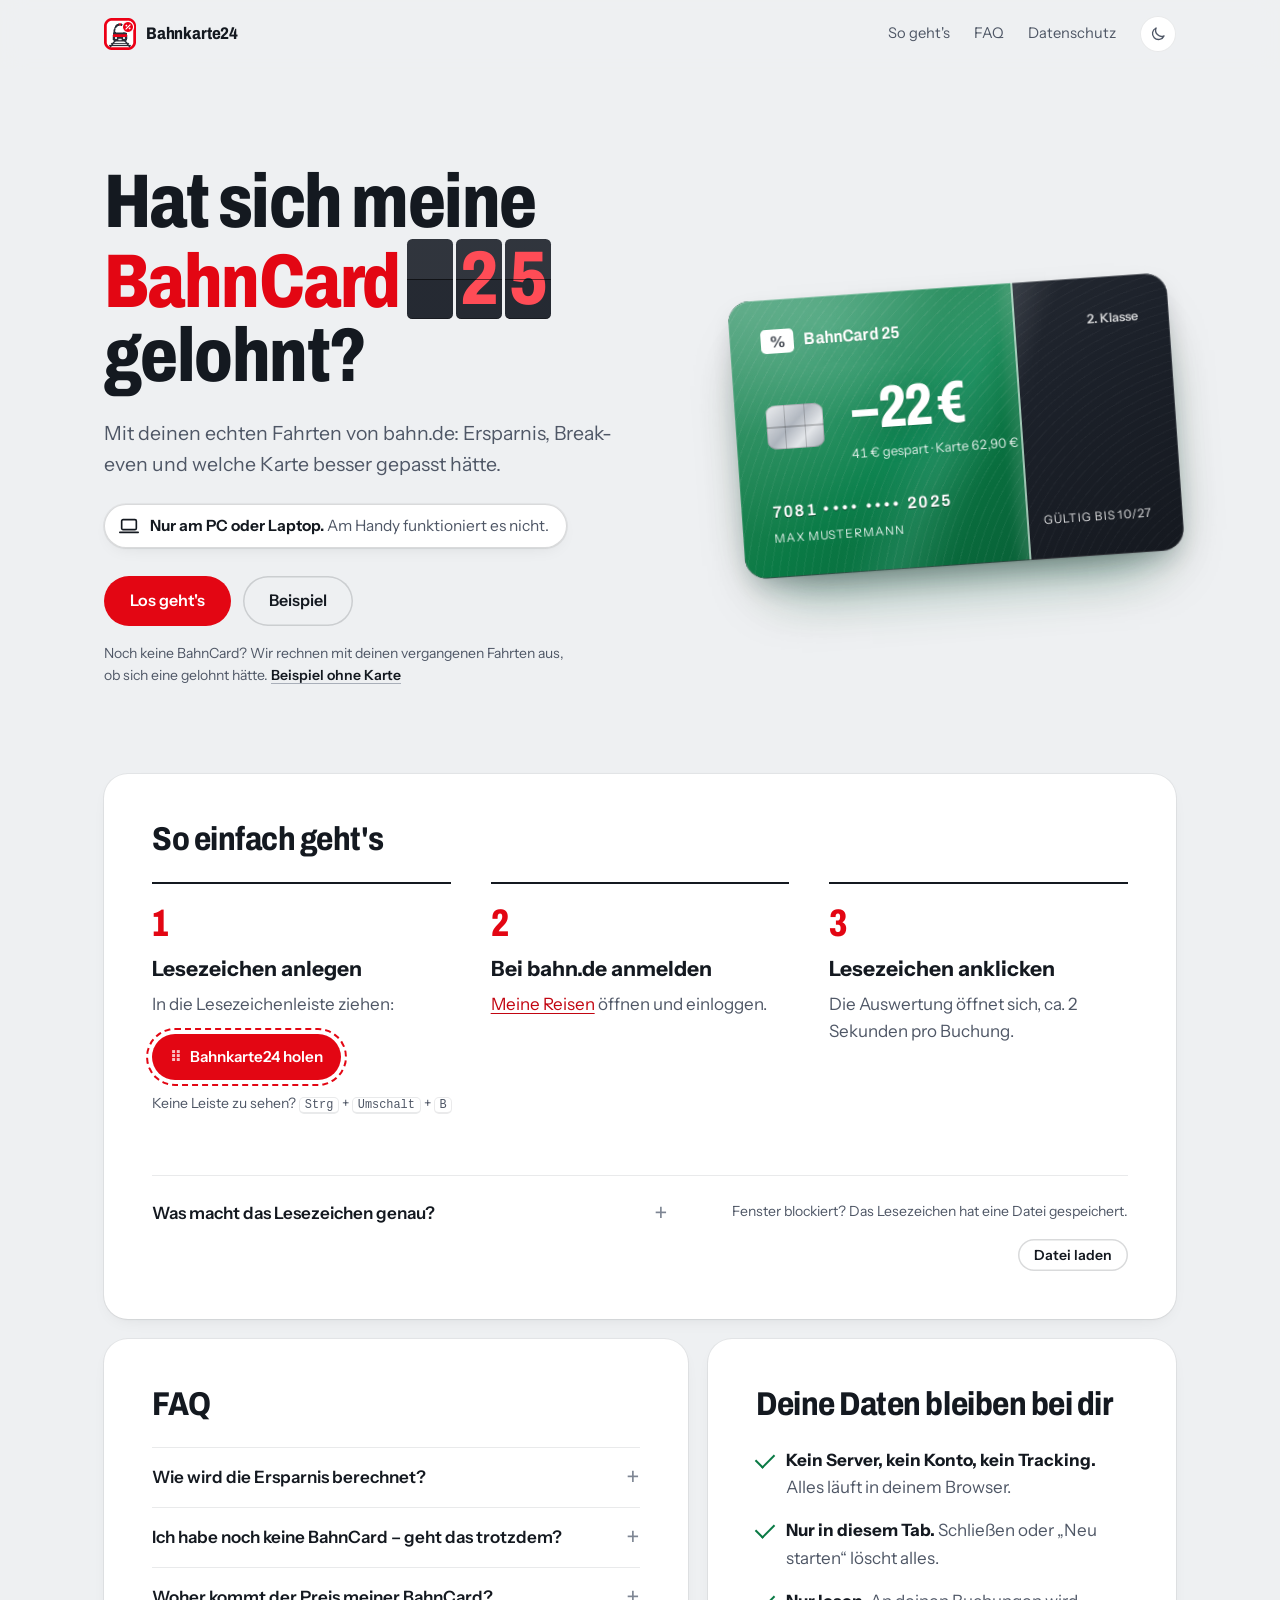
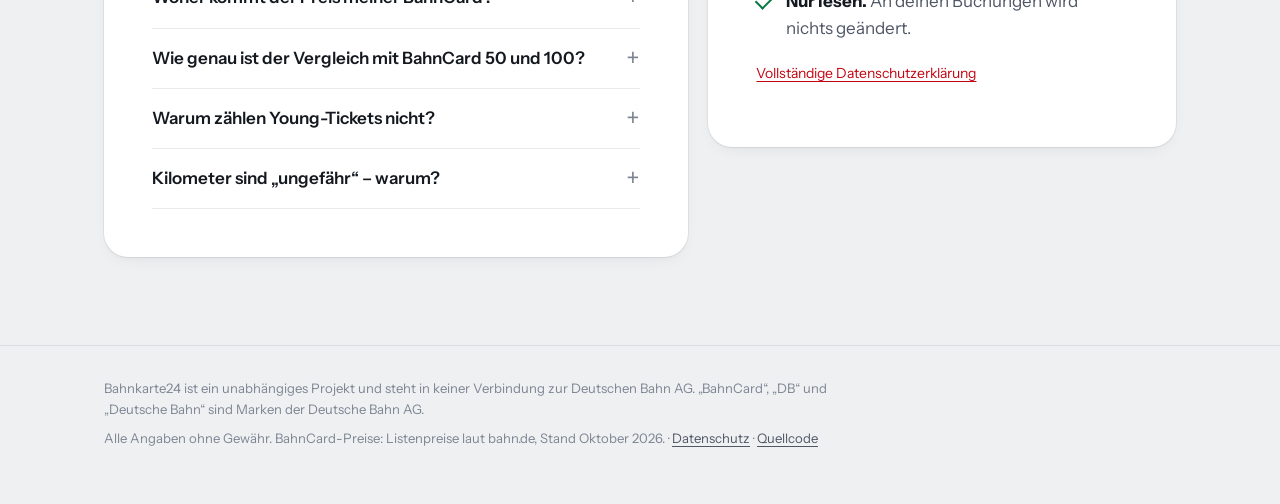
==== commit 46355b1f: "Hero-Karte: Kartentyp rollt beim Wechsel 25 → 50 → 100 Die alte Nummer rollt nach oben weg, die neue" ====
--- a/index.html
+++ b/index.html
@@ -9,7 +9,7 @@
   <link rel="icon" href="icons/icon16.png?v=2" sizes="16x16">
   <link rel="apple-touch-icon" href="icons/icon128.png?v=2">
   <link rel="preload" href="fonts/archivo-wdth.woff2" as="font" type="font/woff2" crossorigin>
-  <link rel="stylesheet" href="styles.css?v=26">
+  <link rel="stylesheet" href="styles.css?v=27">
   <script src="theme.js?v=20"></script>
 </head>
 <body>
@@ -57,7 +57,7 @@
             <div class="bc bc--hero" id="hero-bc" style="--fill: .65">
               <div class="bc__fill"></div>
               <div class="bc__glanz"></div>
-              <div class="bc__top"><span class="bc__logo">%</span><span class="bc__type" id="hero-typ">BahnCard 25</span><span class="bc__klasse">2. Klasse</span></div>
+              <div class="bc__top"><span class="bc__logo">%</span><span class="bc__type">BahnCard <span class="bc__typnr" id="hero-typnr">25</span></span><span class="bc__klasse">2. Klasse</span></div>
               <div class="bc__mitte">
                 <span class="bc__chip"></span>
                 <div>
@@ -168,6 +168,6 @@
   </footer>
 
   <div class="tooltip hidden" id="tooltip" role="tooltip"></div>
-  <script src="app.js?v=30"></script>
+  <script src="app.js?v=31"></script>
 </body>
 </html>
--- a/styles.css
+++ b/styles.css
@@ -294,6 +294,7 @@
   display: grid; place-items: center; width: 2.1em; height: 1.45em; border-radius: .3em;
   background: #fff; color: var(--bahncard); font-weight: 800; font-size: clamp(.8rem, 1.6vw, 1rem);
 }
+.bc__typnr { display: inline-block; }
 .bc__type { font-weight: 650; font-stretch: 90%; font-size: clamp(.85rem, 1.7vw, 1.05rem); letter-spacing: .01em; }
 .bc__amount {
   align-self: center; font-weight: 800; font-stretch: 72%; letter-spacing: -.03em; line-height: 1;
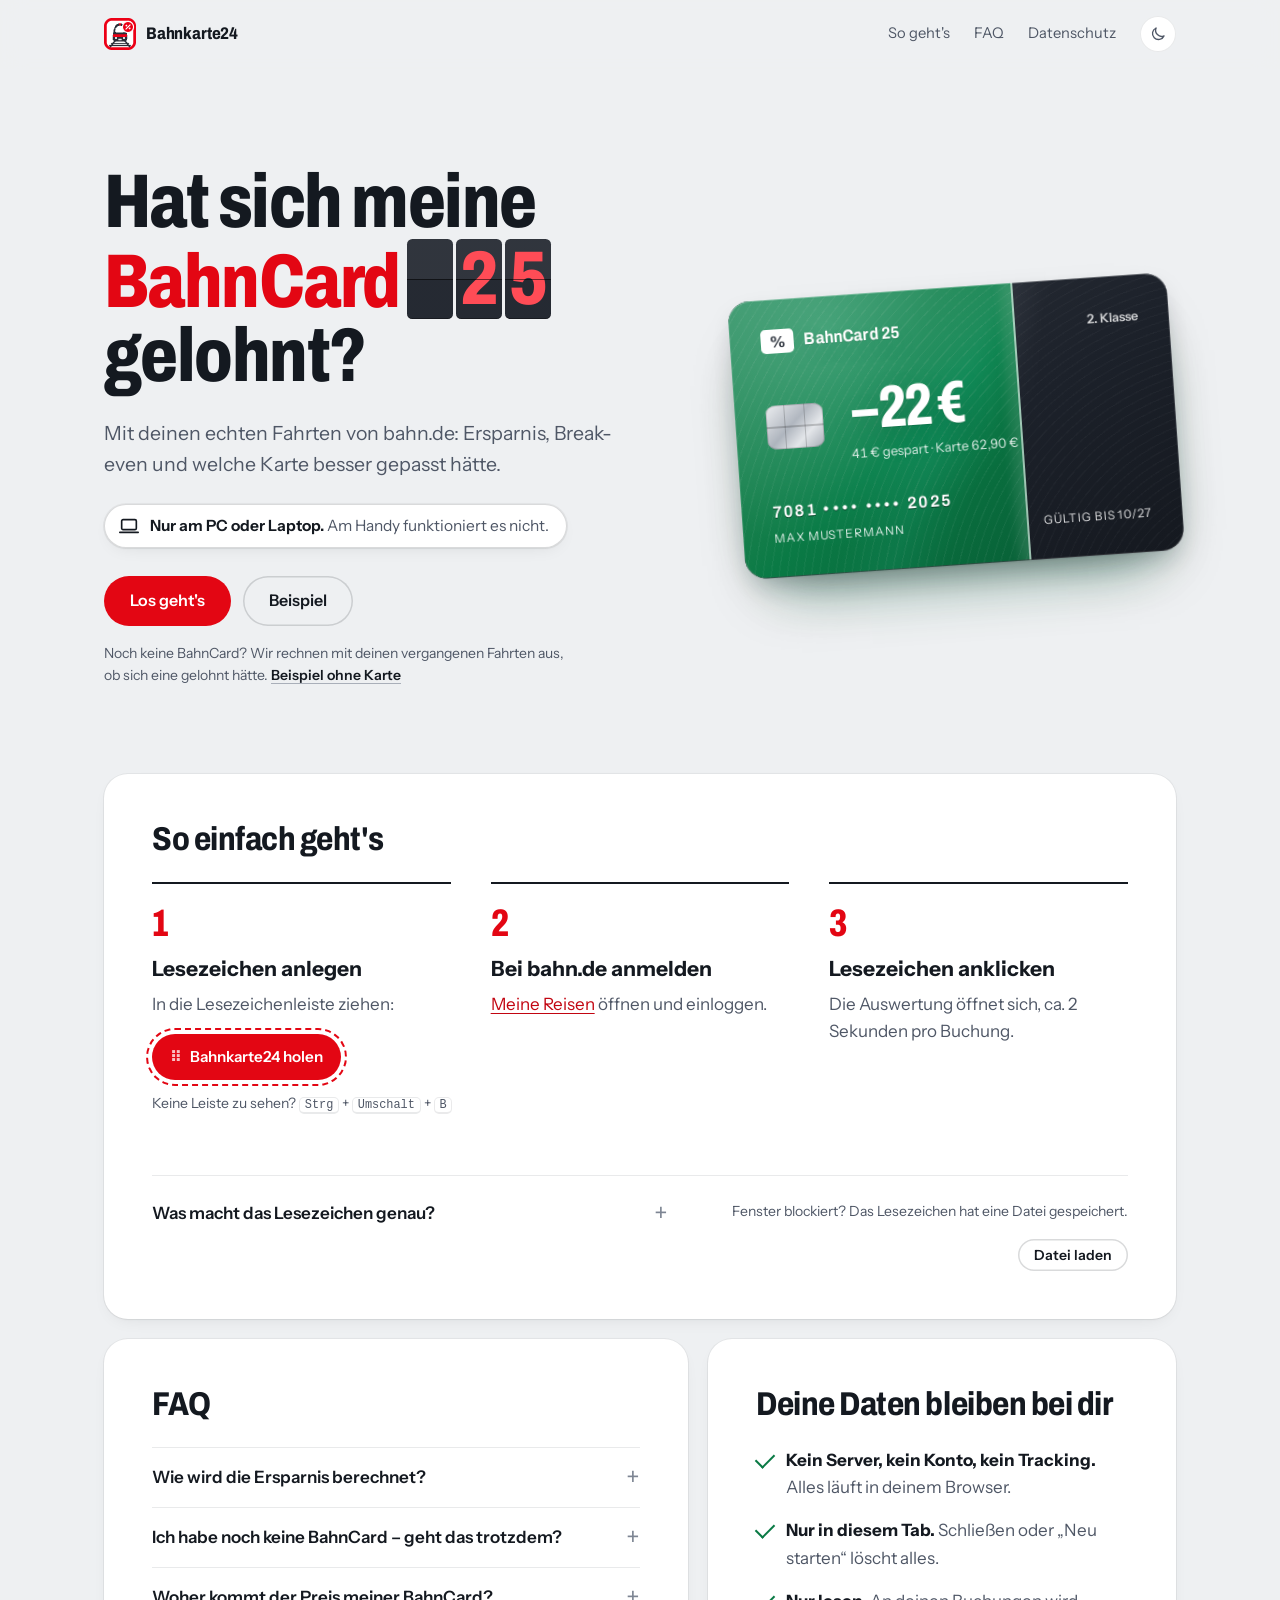
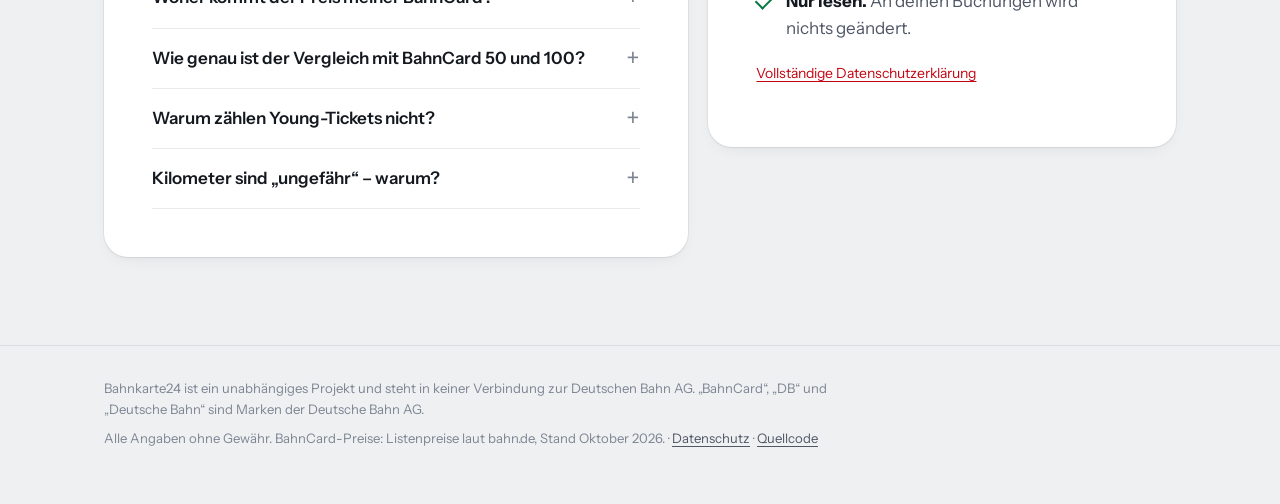
==== commit 54a5cb59: "Alle BahnCards kippen mit der Maus wie die Hero-Karte Karte in der Auswertung (auch die gedachte) un" ====
--- a/index.html
+++ b/index.html
@@ -9,7 +9,7 @@
   <link rel="icon" href="icons/icon16.png?v=2" sizes="16x16">
   <link rel="apple-touch-icon" href="icons/icon128.png?v=2">
   <link rel="preload" href="fonts/archivo-wdth.woff2" as="font" type="font/woff2" crossorigin>
-  <link rel="stylesheet" href="styles.css?v=27">
+  <link rel="stylesheet" href="styles.css?v=28">
   <script src="theme.js?v=20"></script>
 </head>
 <body>
@@ -118,6 +118,7 @@
       <div class="wrap"><div class="panel importing">
         <div class="bc bc--loading" aria-hidden="true">
           <div class="bc__fill"></div>
+          <div class="bc__glanz"></div>
           <div class="bc__top"><span class="bc__logo">%</span><span class="bc__type">Bahnkarte24</span></div>
           <div class="bc__amount">…</div>
         </div>
@@ -168,6 +169,6 @@
   </footer>
 
   <div class="tooltip hidden" id="tooltip" role="tooltip"></div>
-  <script src="app.js?v=31"></script>
+  <script src="app.js?v=32"></script>
 </body>
 </html>
--- a/styles.css
+++ b/styles.css
@@ -224,7 +224,7 @@
 
 /* Hero-Karte: Musterkarte mit Chip, Nummer und Glanz */
 .bc--hero { grid-template-rows: auto 1fr auto auto; row-gap: 4px; }
-.bc--hero::after { background: none; } /* Glanz kommt hier von .bc__glanz und folgt der Maus */
+.bc:has(> .bc__glanz)::after { background: none; } /* Glanz kommt hier von .bc__glanz und folgt der Maus */
 .bc__glanz {
   position: absolute; inset: 0; pointer-events: none; mix-blend-mode: soft-light;
   background:
@@ -264,8 +264,11 @@
   color: var(--bahncard-text);
   box-shadow: var(--schatten-karte), 0 34px 60px -30px color-mix(in srgb, var(--fill-color) calc(var(--fill) * 70%), transparent);
   font-family: var(--font-display);
-  transition: --fill 1.4s cubic-bezier(.2, .75, .15, 1);
-}
+  transition: --fill 1.4s cubic-bezier(.2, .75, .15, 1), transform 500ms var(--ease);
+}
+/* Kippen mit der Maus (app.js setzt --rx/--ry); die Hero-Karte kippt über ihren Rahmen .hero__tilt */
+.bc:not(.bc--hero) { transform: perspective(1200px) rotateX(var(--rx, 0deg)) rotateY(var(--ry, 0deg)); }
+.bc.is-aktiv { transition: --fill 1.4s cubic-bezier(.2, .75, .15, 1), transform 120ms var(--ease); }
 .bc::after { /* Haarlinie, Lichtkante oben und Glanz wie bei einer lackierten Karte */
   content: ""; position: absolute; inset: 0; border-radius: inherit; pointer-events: none;
   background:
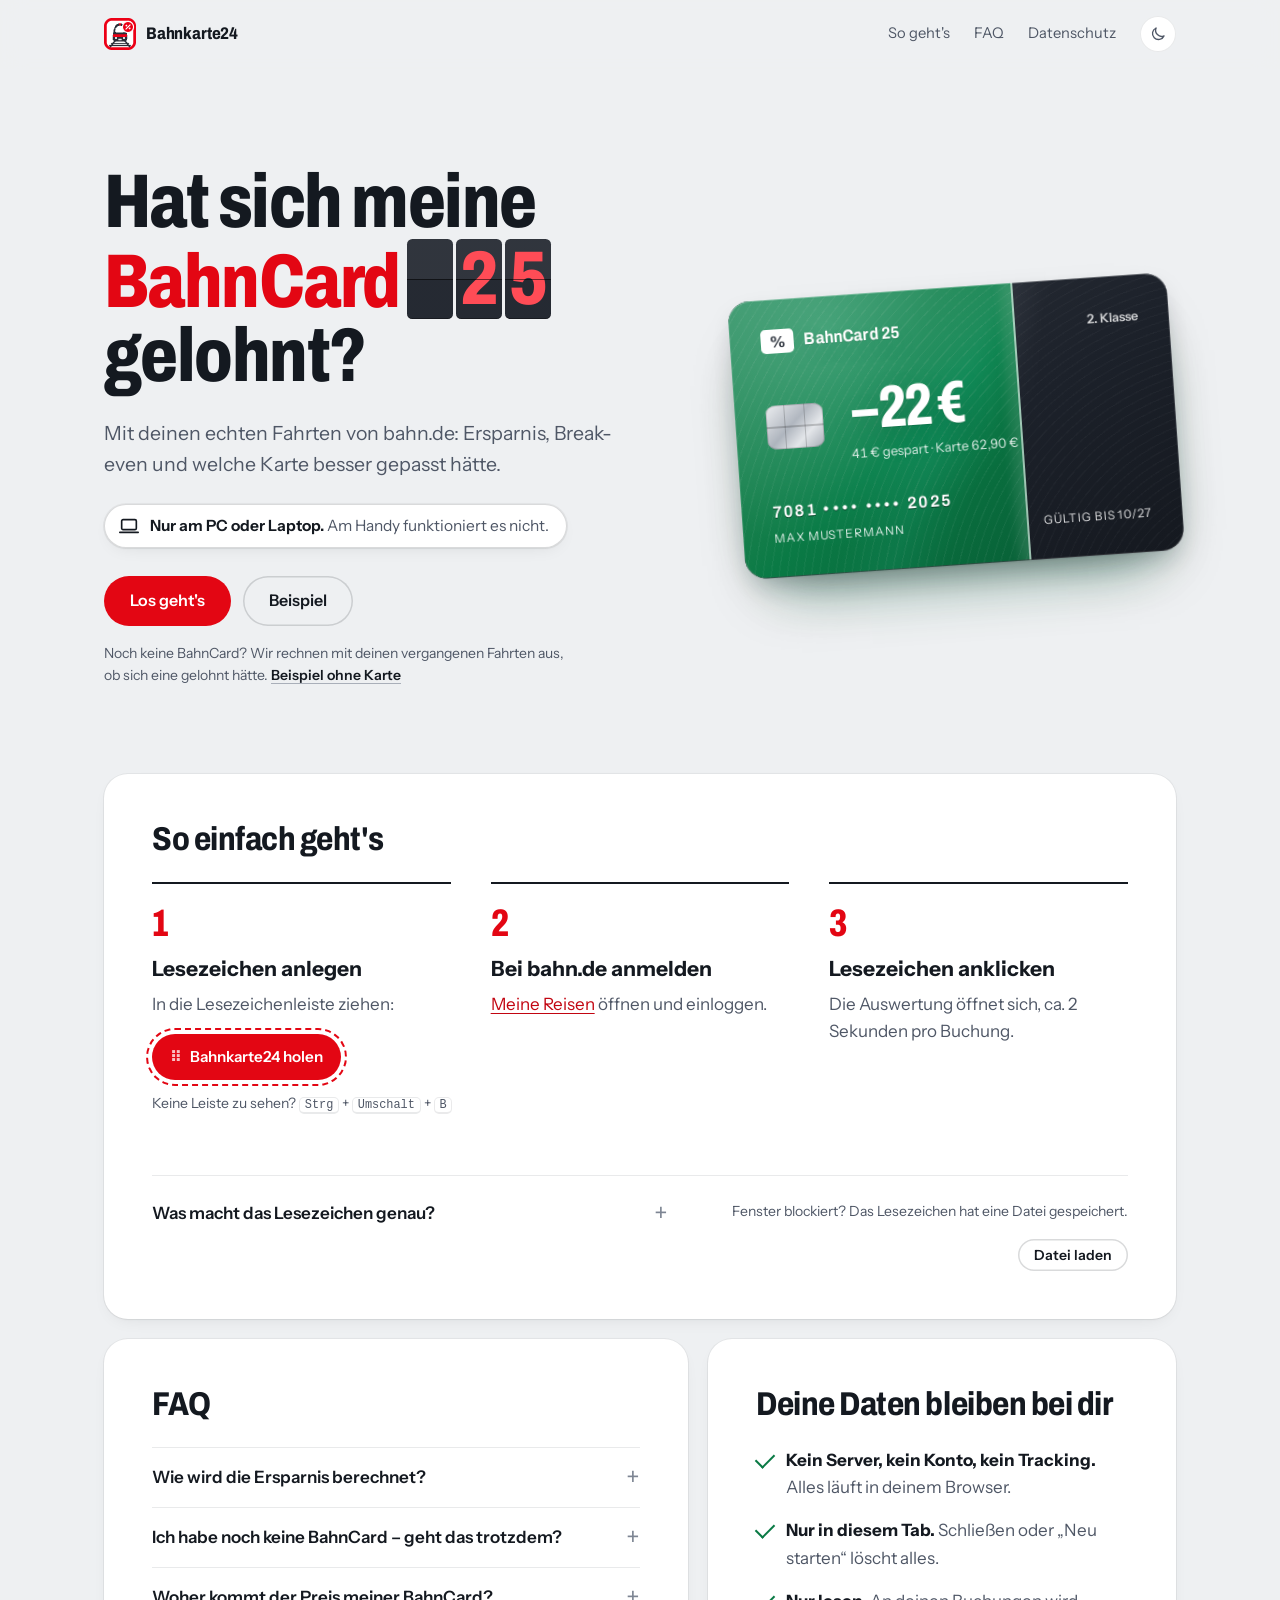
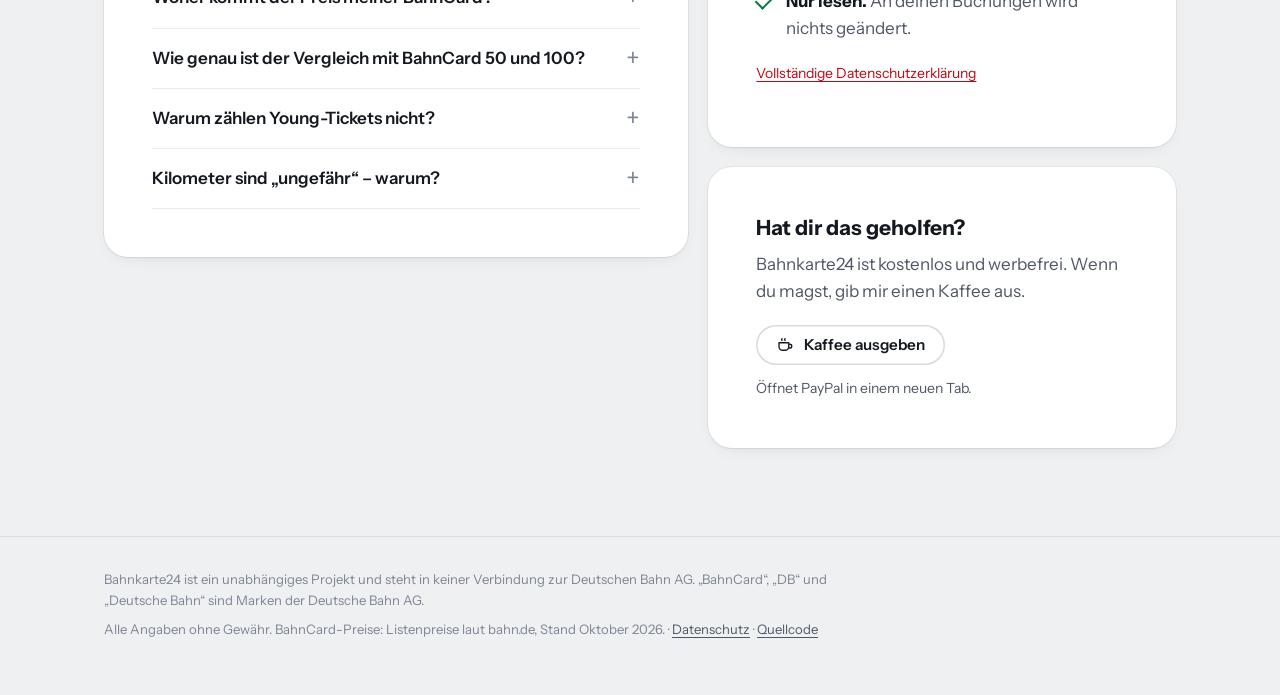
==== commit 6cb075e3: "Trinkgeld: „Kaffee ausgeben“ über PayPal Neue Karte unter „Deine Daten bleiben bei dir“ mit einfache" ====
--- a/index.html
+++ b/index.html
@@ -9,7 +9,7 @@
   <link rel="icon" href="icons/icon16.png?v=2" sizes="16x16">
   <link rel="apple-touch-icon" href="icons/icon128.png?v=2">
   <link rel="preload" href="fonts/archivo-wdth.woff2" as="font" type="font/woff2" crossorigin>
-  <link rel="stylesheet" href="styles.css?v=28">
+  <link rel="stylesheet" href="styles.css?v=29">
   <script src="theme.js?v=20"></script>
 </head>
 <body>
@@ -149,6 +149,7 @@
           <p>Gerechnet wird die Luftlinie von Halt zu Halt, nicht die Tarif-Entfernung.</p></details>
       </section>
 
+      <div class="info__seite" id="info-seite">
       <section class="panel" id="datenschutz">
         <h2 class="h2">Deine Daten bleiben bei dir</h2>
         <ul class="checks">
@@ -158,6 +159,17 @@
         </ul>
         <p class="small"><a href="datenschutz.html">Vollständige Datenschutzerklärung</a></p>
       </section>
+
+      <section class="panel trinkgeld" id="trinkgeld">
+        <h2 class="h3">Hat dir das geholfen?</h2>
+        <p>Bahnkarte24 ist kostenlos und werbefrei. Wenn du magst, gib mir einen Kaffee aus.</p>
+        <a class="btn btn--ghost" href="https://paypal.me/sborgschulte" target="_blank" rel="noopener">
+          <svg viewBox="0 0 24 24" width="18" height="18" aria-hidden="true"><path d="M4 9h13v5a5 5 0 0 1-5 5H9a5 5 0 0 1-5-5V9Z M17 11h1.5a2.5 2.5 0 0 1 0 5H16.5 M8 3.5c-.6.8-.6 1.7 0 2.5 M12 3.5c-.6.8-.6 1.7 0 2.5" fill="none" stroke="currentColor" stroke-width="1.8" stroke-linecap="round" stroke-linejoin="round"/></svg>
+          Kaffee ausgeben
+        </a>
+        <p class="small muted trinkgeld__hinweis">Öffnet PayPal in einem neuen Tab.</p>
+      </section>
+      </div>
     </div>
   </main>
 
@@ -169,6 +181,6 @@
   </footer>
 
   <div class="tooltip hidden" id="tooltip" role="tooltip"></div>
-  <script src="app.js?v=32"></script>
+  <script src="app.js?v=33"></script>
 </body>
 </html>
--- a/styles.css
+++ b/styles.css
@@ -344,6 +344,11 @@
 /* Info-Bereich (FAQ + Datenschutz) */
 .info { display: grid; grid-template-columns: minmax(0, 1.25fr) minmax(0, 1fr); gap: 20px; margin-top: 20px; align-items: start; }
 .info #faq .details:first-of-type { border-top: 1px solid var(--kante); }
+.info__seite { display: grid; gap: 20px; }
+.trinkgeld .h3 { margin-bottom: 0; }
+.trinkgeld p { color: var(--tinte-2); margin: 10px 0 20px; }
+.trinkgeld .btn { gap: 10px; }
+.trinkgeld .trinkgeld__hinweis { margin: 12px 0 0; }
 .checks { list-style: none; margin: 0 0 20px; padding: 0; display: grid; gap: 16px; color: var(--tinte-2); }
 .checks li { position: relative; padding-left: 30px; }
 .checks li::before {
@@ -551,7 +556,7 @@
 
 /* Auftauchen: beim Laden gleiten Hero, Karte und Panels leicht versetzt von unten herein */
 @keyframes auftauchen { from { opacity: 0; transform: translateY(22px); } }
-.hero__text > *, .hero__card, #so-gehts, .info > .panel, #view-result.ist-neu .result > * {
+.hero__text > *, .hero__card, #so-gehts, .info .panel, #view-result.ist-neu .result > * {
   animation: auftauchen .8s cubic-bezier(.2, .75, .15, 1) backwards;
 }
 .hero__text > :nth-child(2) { animation-delay: .06s; }
@@ -560,15 +565,16 @@
 .hero__text > :nth-child(n+5) { animation-delay: .24s; }
 .hero__card { animation-delay: .15s; animation-duration: 1s; }
 #so-gehts { animation-delay: .3s; }
-.info > .panel { animation-delay: .4s; }
-.info > .panel + .panel { animation-delay: .48s; }
+.info .panel { animation-delay: .4s; }
+.info__seite .panel { animation-delay: .48s; }
+.info__seite .panel + .panel { animation-delay: .56s; }
 #view-result.ist-neu .result > :nth-child(2) { animation-delay: .08s; }
 #view-result.ist-neu .result > :nth-child(3) { animation-delay: .16s; }
 #view-result.ist-neu .result > :nth-child(n+4) { animation-delay: .24s; }
 
 @media (prefers-reduced-motion: reduce) {
   html { scroll-behavior: auto; }
-  .hero__text > *, .hero__card, #so-gehts, .info > .panel, #view-result.ist-neu .result > * { animation: none; }
+  .hero__text > *, .hero__card, #so-gehts, .info .panel, #view-result.ist-neu .result > * { animation: none; }
   .bc { transition: none; }
   .hero__tilt { transition: none; }
   .bc--loading .bc__fill { animation: none; --fill: .5; }
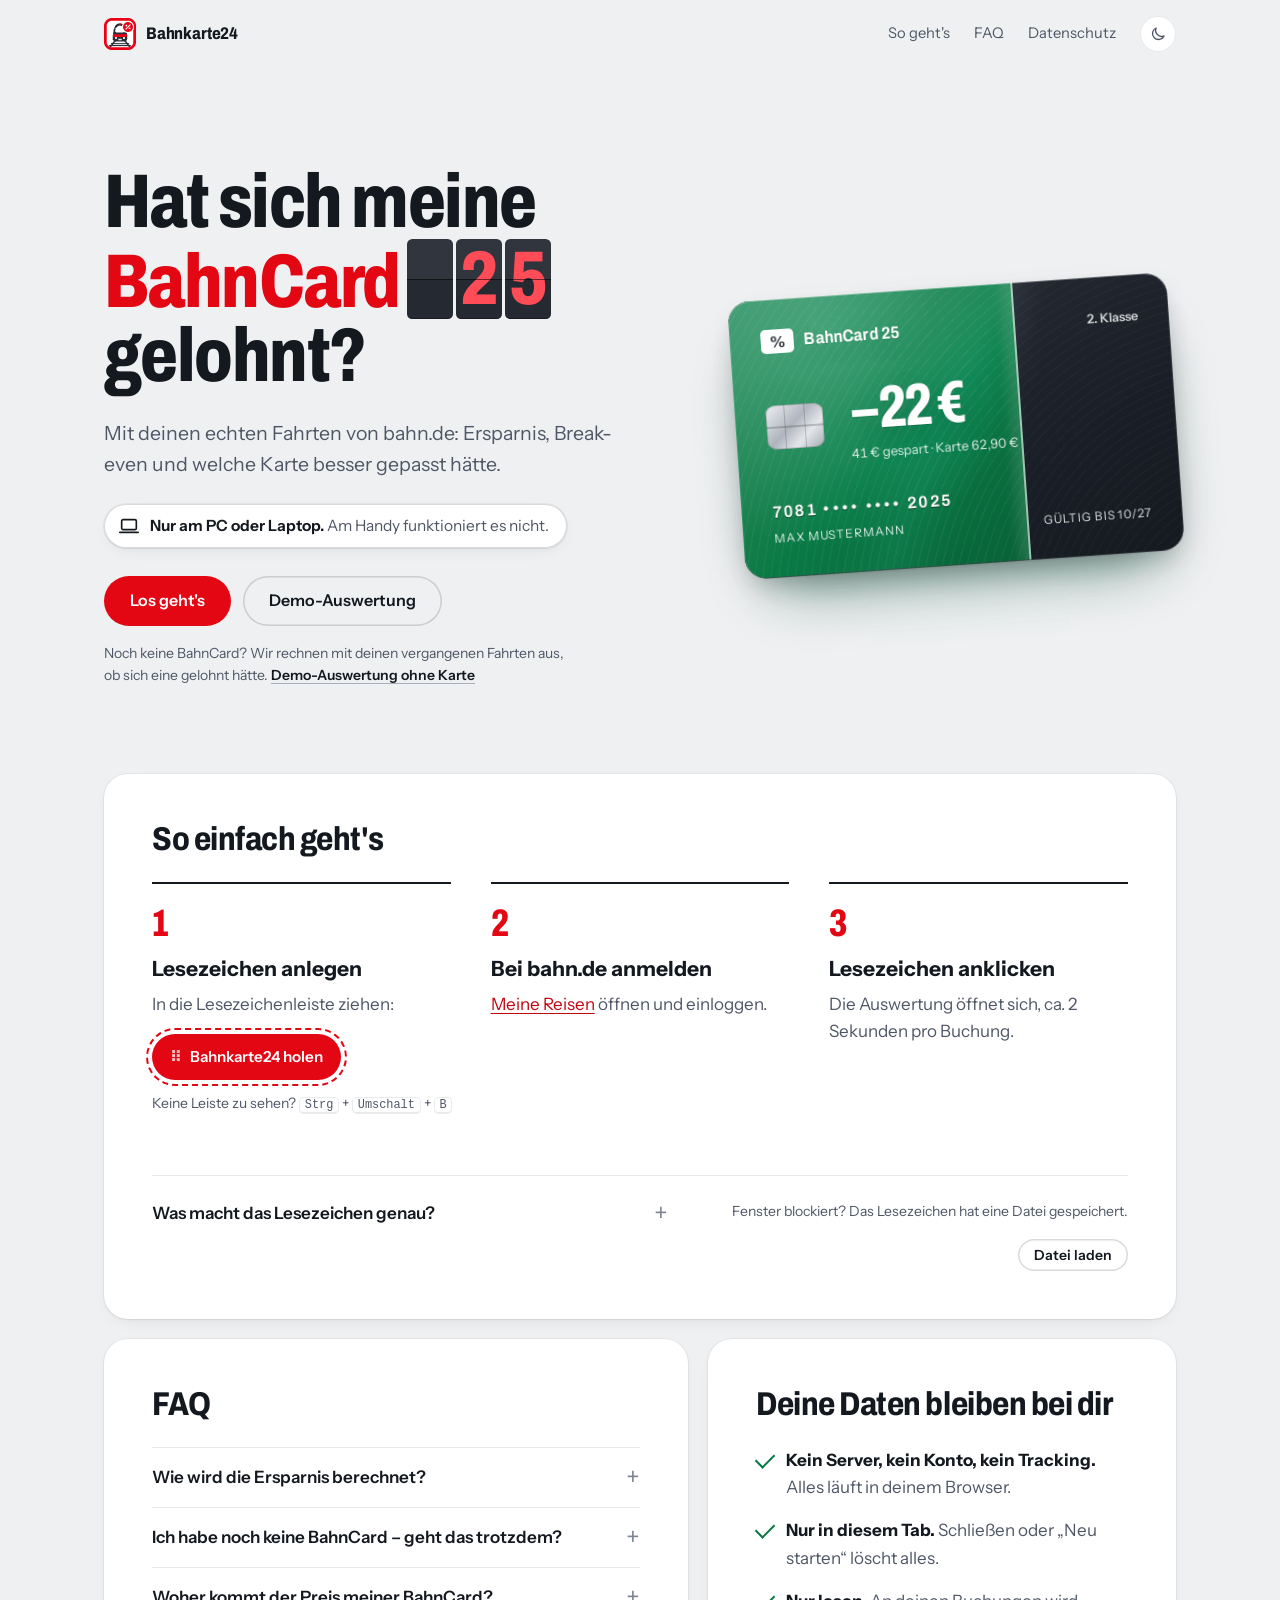
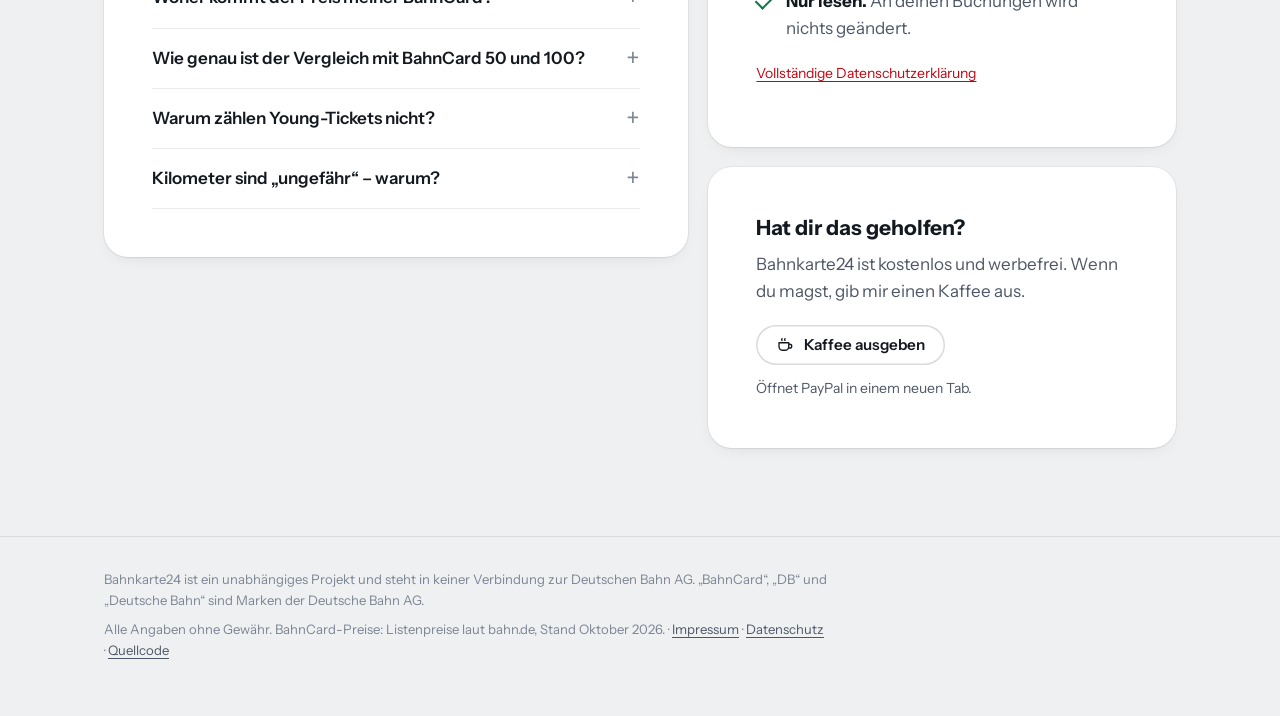
==== commit d78b1386: "Impressum, Repo-Name Bahnkarte24, „Demo-Auswertung“ - Neue Seite impressum.html (§ 5 DDG, § 18 MStV," ====
--- a/index.html
+++ b/index.html
@@ -47,9 +47,9 @@
 
           <div class="hero__actions">
             <a class="btn btn--big" href="#so-gehts">Los geht's</a>
-            <button class="btn btn--ghost btn--big" id="btn-demo" type="button">Beispiel</button>
+            <button class="btn btn--ghost btn--big" id="btn-demo" type="button">Demo-Auswertung</button>
           </div>
-          <p class="hero__ohne small">Noch keine BahnCard? Wir rechnen mit deinen vergangenen Fahrten aus, ob sich eine gelohnt hätte. <button class="linkbtn" id="btn-demo-ohne" type="button">Beispiel ohne Karte</button></p>
+          <p class="hero__ohne small">Noch keine BahnCard? Wir rechnen mit deinen vergangenen Fahrten aus, ob sich eine gelohnt hätte. <button class="linkbtn" id="btn-demo-ohne" type="button">Demo-Auswertung ohne Karte</button></p>
         </div>
 
         <div class="hero__card" aria-hidden="true">
@@ -176,11 +176,11 @@
   <footer class="footer">
     <div class="wrap footer__inner">
       <p>Bahnkarte24 ist ein unabhängiges Projekt und steht in keiner Verbindung zur Deutschen Bahn AG. „BahnCard“, „DB“ und „Deutsche Bahn“ sind Marken der Deutsche Bahn AG.</p>
-      <p>Alle Angaben ohne Gewähr. BahnCard-Preise: Listenpreise laut bahn.de, Stand Oktober 2026. · <a href="datenschutz.html">Datenschutz</a> · <a href="https://github.com/xsebo99/SparSchiene" target="_blank" rel="noopener">Quellcode</a></p>
+      <p>Alle Angaben ohne Gewähr. BahnCard-Preise: Listenpreise laut bahn.de, Stand Oktober 2026. · <a href="impressum.html">Impressum</a> · <a href="datenschutz.html">Datenschutz</a> · <a href="https://github.com/xsebo99/Bahnkarte24" target="_blank" rel="noopener">Quellcode</a></p>
     </div>
   </footer>
 
   <div class="tooltip hidden" id="tooltip" role="tooltip"></div>
-  <script src="app.js?v=33"></script>
+  <script src="app.js?v=34"></script>
 </body>
 </html>
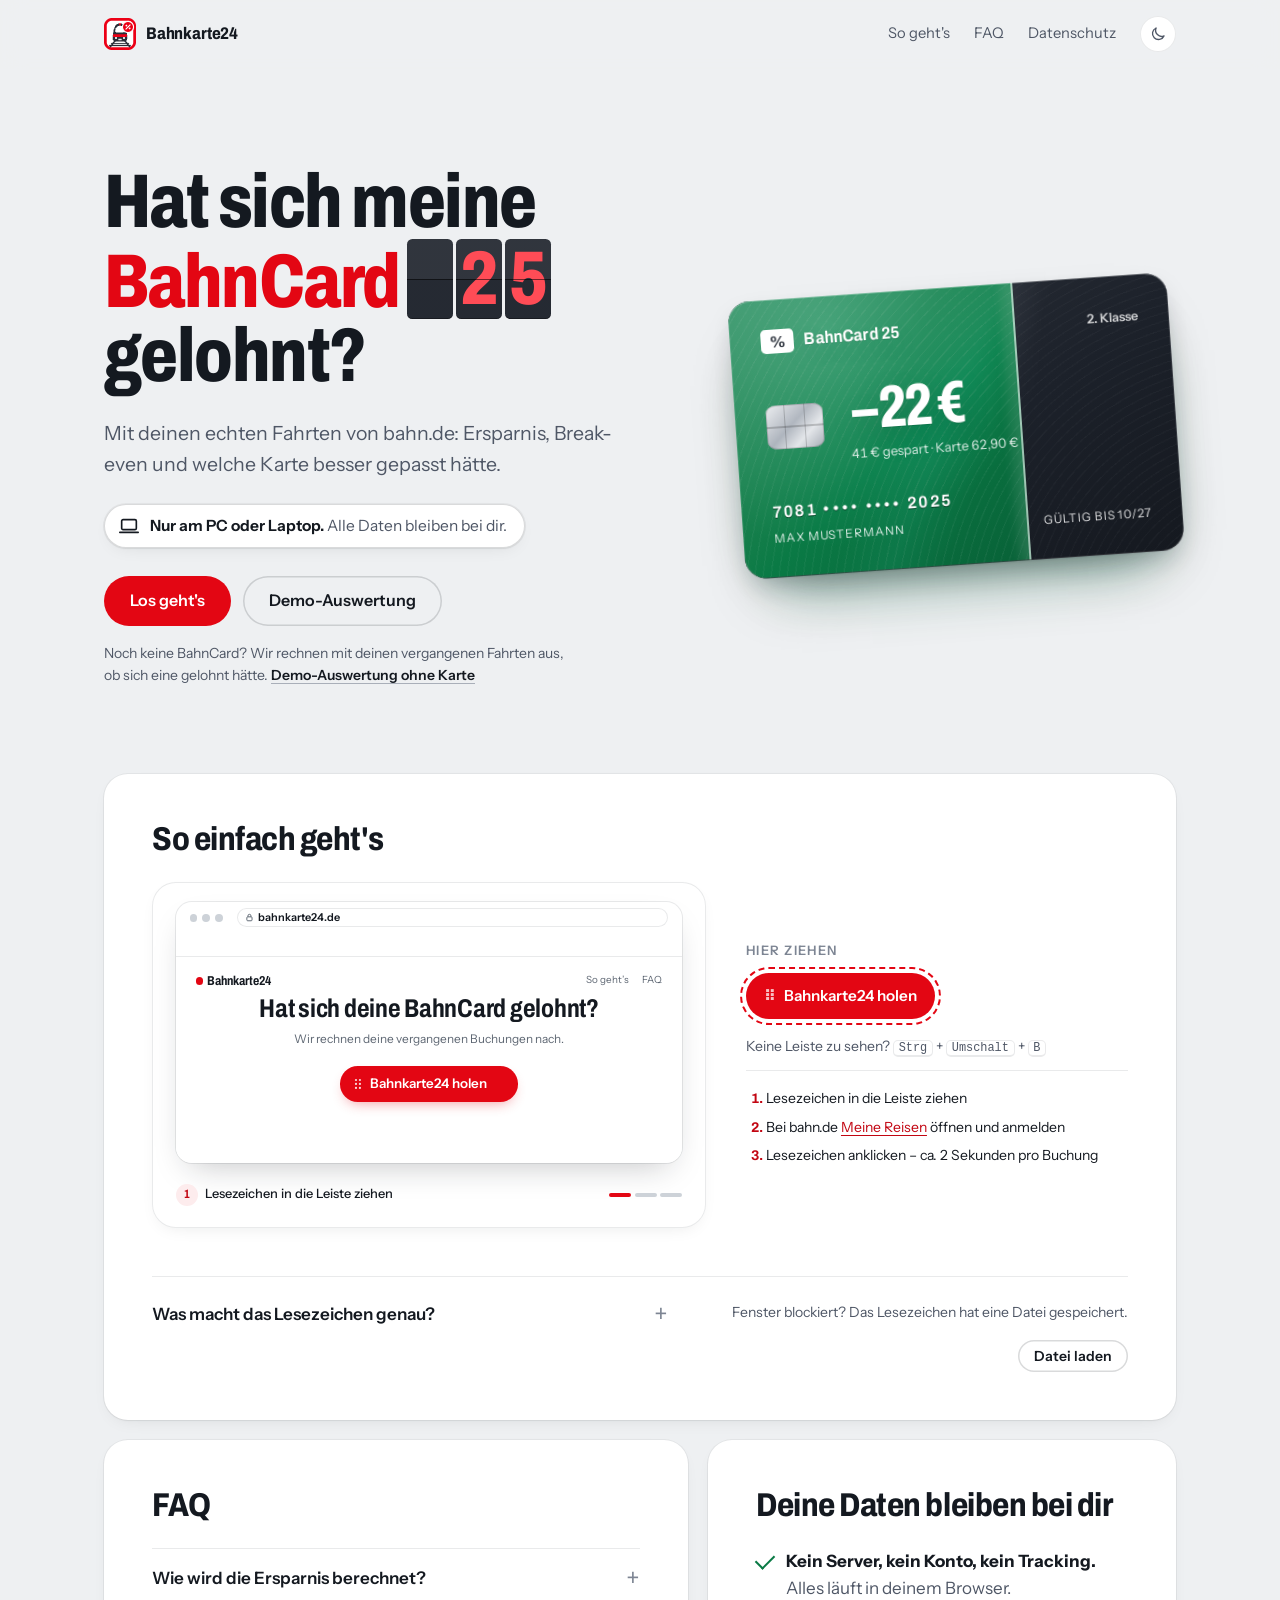
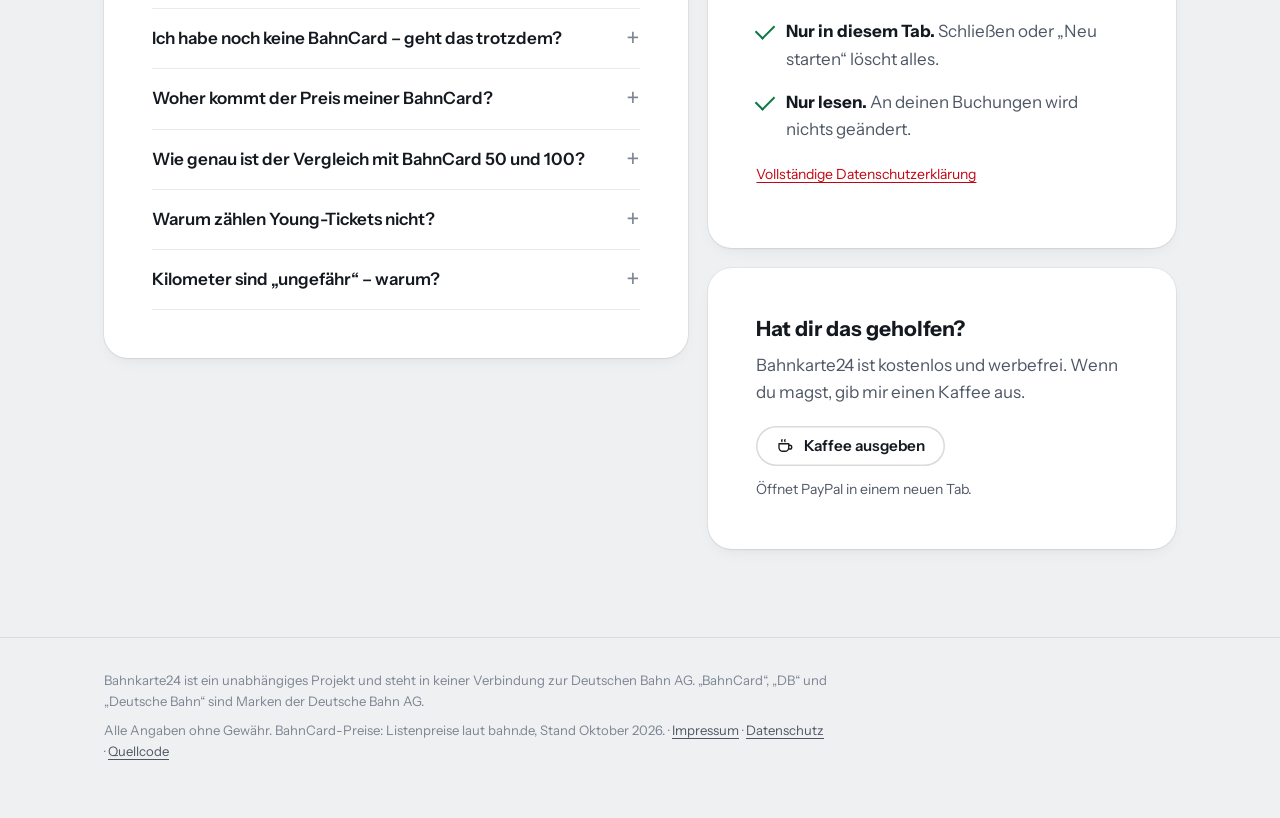
==== commit 1d5b9aa3: "So einfach geht's: 6-Sekunden-Animation statt drei Textkarten Reines CSS aus Claude Design, folgt He" ====
--- a/index.html
+++ b/index.html
@@ -9,8 +9,9 @@
   <link rel="icon" href="icons/icon16.png?v=2" sizes="16x16">
   <link rel="apple-touch-icon" href="icons/icon128.png?v=2">
   <link rel="preload" href="fonts/archivo-wdth.woff2" as="font" type="font/woff2" crossorigin>
-  <link rel="stylesheet" href="styles.css?v=29">
-  <script src="theme.js?v=20"></script>
+  <link rel="stylesheet" href="styles.css?v=30">
+  <link rel="stylesheet" href="loop.css?v=1">
+  <script src="theme.js?v=21"></script>
 </head>
 <body>
   <header class="top">
@@ -42,7 +43,7 @@
 
           <p class="geraet-hinweis">
             <svg viewBox="0 0 24 24" width="20" height="20" aria-hidden="true"><rect x="4" y="5" width="16" height="11" rx="1.5" fill="none" stroke="currentColor" stroke-width="1.8"/><path d="M2 19h20" stroke="currentColor" stroke-width="1.8" stroke-linecap="round"/></svg>
-            <span><strong>Nur am PC oder Laptop.</strong> Am Handy funktioniert es nicht.</span>
+            <span><strong>Nur am PC oder Laptop.</strong> Alle Daten bleiben bei dir.</span>
           </p>
 
           <div class="hero__actions">
@@ -75,25 +76,99 @@
       <div class="wrap section">
       <section class="panel" id="so-gehts">
         <h2 class="h2">So einfach geht's</h2>
-        <ol class="steps">
-          <li>
-            <span class="steps__n">1</span>
-            <h3>Lesezeichen anlegen</h3>
-            <p class="muted">In die Lesezeichenleiste ziehen:</p>
+        <div class="howto">
+          <div class="bk24" role="img" aria-label="Animation: Den Button „Bahnkarte24 holen“ in die Lesezeichenleiste ziehen, bei bahn.de anmelden, dann das Lesezeichen anklicken. Ergebnis: BahnCard 25, 41 Euro gespart.">
+            <div class="bk24-stage is-anim">
+              <div class="bk-bw">
+                <div class="bk-top">
+                  <div class="bk-dots" aria-hidden="true"><i></i><i></i><i></i></div>
+                  <div class="bk-url">
+                    <svg viewBox="0 0 12 12" aria-hidden="true"><rect x="2.5" y="5.2" width="7" height="5.3" rx="1.2" fill="none" stroke="currentColor" stroke-width="1.3"></rect><path d="M4 5.2V3.8a2 2 0 0 1 4 0v1.4" fill="none" stroke="currentColor" stroke-width="1.3"></path></svg>
+                    <span class="bk-u1"><b>bahnkarte24.de</b></span>
+                    <span class="bk-u2"><b>bahn.de</b>/buchung/reiseuebersicht/vergangene</span>
+                  </div>
+                  <div class="bk-load"></div>
+                </div>
+                <div class="bk-bar">
+                  <div class="bk-caret"></div>
+                  <div class="bk-bm"><div class="bk-rip"></div><i></i><span>Bahnkarte24 holen</span></div>
+                </div>
+                <div class="bk-page">
+                  <div class="bk-site">
+                    <div class="bk-brand"><i></i><span class="bk-arch">Bahnkarte24</span></div>
+                    <div class="bk-nav"><span>So geht’s</span><span>FAQ</span></div>
+                    <div class="bk-hero">
+                      <h5 class="bk-arch">Hat sich deine BahnCard gelohnt?</h5>
+                      <p>Wir rechnen deine vergangenen Buchungen nach.</p>
+                    </div>
+                    <div class="bk-btn">
+                      <svg viewBox="0 0 8 12" aria-hidden="true"><g fill="currentColor"><circle cx="2" cy="2" r="1.1"></circle><circle cx="6" cy="2" r="1.1"></circle><circle cx="2" cy="6" r="1.1"></circle><circle cx="6" cy="6" r="1.1"></circle><circle cx="2" cy="10" r="1.1"></circle><circle cx="6" cy="10" r="1.1"></circle></g></svg>
+                      <span>Bahnkarte24 holen</span>
+                    </div>
+                  </div>
+                  <div class="bk-db">
+                    <div class="bk-dbh">
+                      <h5 class="bk-arch">Meine Reisen</h5>
+                      <div class="bk-in"><i></i><span>angemeldet</span></div>
+                    </div>
+                    <div class="bk-rows">
+                      <div class="bk-row"><span class="d">02.10.</span><span class="r">Köln → Berlin</span><span class="p">59,90 €</span><span class="bk-ok"><svg viewBox="0 0 12 12" aria-hidden="true"><path d="M2.5 6.2l2.3 2.3 4.7-4.9" fill="none" stroke="#fff" stroke-width="1.8" stroke-linecap="round" stroke-linejoin="round"></path></svg></span></div>
+                      <div class="bk-row"><span class="d">18.09.</span><span class="r">Hamburg → München</span><span class="p">112,40 €</span><span class="bk-ok"><svg viewBox="0 0 12 12" aria-hidden="true"><path d="M2.5 6.2l2.3 2.3 4.7-4.9" fill="none" stroke="#fff" stroke-width="1.8" stroke-linecap="round" stroke-linejoin="round"></path></svg></span></div>
+                      <div class="bk-row"><span class="d">27.08.</span><span class="r">Frankfurt → Leipzig</span><span class="p">74,20 €</span><span class="bk-ok"><svg viewBox="0 0 12 12" aria-hidden="true"><path d="M2.5 6.2l2.3 2.3 4.7-4.9" fill="none" stroke="#fff" stroke-width="1.8" stroke-linecap="round" stroke-linejoin="round"></path></svg></span></div>
+                      <div class="bk-row"><span class="d">03.08.</span><span class="r">Stuttgart → Köln</span><span class="p">48,90 €</span><span class="bk-ok"><svg viewBox="0 0 12 12" aria-hidden="true"><path d="M2.5 6.2l2.3 2.3 4.7-4.9" fill="none" stroke="#fff" stroke-width="1.8" stroke-linecap="round" stroke-linejoin="round"></path></svg></span></div>
+                    </div>
+                    <div class="bk-prog">
+                      <span class="bk-spin"></span>
+                      <span class="t">Buchungen werden gelesen … <span class="bk-cnt"><span class="bk-cnt-in"><span>0/12</span><span>3/12</span><span>6/12</span><span>9/12</span><span>12/12</span></span></span></span>
+                    </div>
+                  </div>
+                  <div class="bk-dim"></div>
+                </div>
+              </div>
+              <div class="bk-res">
+                <div class="bk-res-top">
+                  <div class="bk-dots" aria-hidden="true"><i></i><i></i><i></i></div>
+                  <span>Bahnkarte24 · Auswertung</span>
+                </div>
+                <div class="bk-res-body">
+                  <div class="bk-card">
+                    <div class="bk-card-top"><b class="bk-arch">BahnCard 25</b><span>2. Klasse</span></div>
+                    <div>
+                      <div class="lbl">Ersparnis im Gültigkeitszeitraum</div>
+                      <div class="bk-num"><b class="bk-arch">+41 €</b><span>gespart</span></div>
+                    </div>
+                  </div>
+                  <div class="bk-meta"><span class="bk-ok"><svg viewBox="0 0 12 12" aria-hidden="true"><path d="M2.5 6.2l2.3 2.3 4.7-4.9" fill="none" stroke="#fff" stroke-width="1.8" stroke-linecap="round" stroke-linejoin="round"></path></svg></span><span>12 Buchungen ausgewertet</span></div>
+                </div>
+              </div>
+              <div class="bk-capw">
+                <div class="bk-cap">
+                  <div class="bk-c1"><span class="n"><b class="bk-arch">1</b></span><span>Lesezeichen in die Leiste ziehen</span></div>
+                  <div class="bk-c2"><span class="n"><b class="bk-arch">2</b></span><span>Bei bahn.de anmelden</span></div>
+                  <div class="bk-c3"><span class="n"><b class="bk-arch">3</b></span><span>Lesezeichen anklicken</span></div>
+                </div>
+                <div class="bk-steps" aria-hidden="true"><i></i><i></i><i></i></div>
+              </div>
+              <div class="bk-cur" aria-hidden="true">
+                <div class="bk-btn bk-ghost">
+                  <svg viewBox="0 0 8 12" aria-hidden="true"><g fill="currentColor"><circle cx="2" cy="2" r="1.1"></circle><circle cx="6" cy="2" r="1.1"></circle><circle cx="2" cy="6" r="1.1"></circle><circle cx="6" cy="6" r="1.1"></circle><circle cx="2" cy="10" r="1.1"></circle><circle cx="6" cy="10" r="1.1"></circle></g></svg>
+                  <span>Bahnkarte24 holen</span>
+                </div>
+                <svg class="bk-arr" viewBox="0 0 17 24" aria-hidden="true"><path d="M1 1 L1 19 L5.5 14.8 L8.6 22 L11.4 20.8 L8.4 13.8 L14.5 13.8 Z" fill="#141920" stroke="#fff" stroke-width="1.4" stroke-linejoin="round"></path></svg>
+              </div>
+            </div>
+          </div>
+          <div class="howto__side">
+            <p class="howto__label">Hier ziehen</p>
             <a class="bookmarklet" id="bookmarklet" href="#" title="In die Lesezeichenleiste ziehen">Bahnkarte24 holen</a>
             <p class="small muted" id="bookmarklet-hint">Keine Leiste zu sehen? <kbd>Strg</kbd> + <kbd>Umschalt</kbd> + <kbd>B</kbd></p>
-          </li>
-          <li>
-            <span class="steps__n">2</span>
-            <h3>Bei bahn.de anmelden</h3>
-            <p class="muted"><a href="https://www.bahn.de/buchung/reiseuebersicht/vergangene" target="_blank" rel="noopener">Meine Reisen</a> öffnen und einloggen.</p>
-          </li>
-          <li>
-            <span class="steps__n">3</span>
-            <h3>Lesezeichen anklicken</h3>
-            <p class="muted">Die Auswertung öffnet sich, ca. 2 Sekunden pro Buchung.</p>
-          </li>
-        </ol>
+            <ol class="howto__steps">
+              <li>Lesezeichen in die Leiste ziehen</li>
+              <li>Bei bahn.de <a href="https://www.bahn.de/buchung/reiseuebersicht/vergangene" target="_blank" rel="noopener">Meine Reisen</a> öffnen und anmelden</li>
+              <li>Lesezeichen anklicken – ca. 2 Sekunden pro Buchung</li>
+            </ol>
+          </div>
+        </div>
 
         <div class="aside-row">
           <details class="details">
--- a/styles.css
+++ b/styles.css
@@ -312,11 +312,13 @@
 @keyframes laden { 0% { --fill: .05; } 50% { --fill: .8; } 100% { --fill: .05; } }
 
 /* Schritte */
-.steps { list-style: none; margin: 0; padding: 0; display: grid; grid-template-columns: repeat(3, minmax(0, 1fr)); gap: 40px; }
-.steps li { border-top: 2px solid var(--tinte); padding-top: 20px; }
-.steps__n { display: block; font: 800 2.4rem/1 var(--font-display); font-stretch: 72%; color: var(--verkehrsrot); margin-bottom: 14px; }
-.steps h3 { font: 700 var(--t-h3)/1.25 var(--font-text); margin-bottom: 8px; }
-.steps p { margin-bottom: 12px; }
+/* Animation links (loop.css), echter Lesezeichen-Button rechts */
+.howto { display: grid; grid-template-columns: minmax(0, 1.45fr) minmax(0, 1fr); gap: 40px; align-items: center; }
+.howto__side { display: grid; justify-items: start; gap: 4px; }
+.howto__label { margin: 0 0 8px; font: 600 var(--t-meta)/1 var(--font-text); letter-spacing: .1em; text-transform: uppercase; color: var(--tinte-3); }
+.howto__side #bookmarklet-hint { margin-bottom: 8px; }
+.howto__steps { margin: 0; padding: 16px 0 0 20px; border-top: 1px solid var(--kante); justify-self: stretch; display: grid; gap: 6px; font-size: var(--t-klein); }
+.howto__steps li::marker { font-family: var(--font-display); font-weight: 700; color: var(--verkehrsrot-text); }
 .bookmarklet {
   display: inline-flex; align-items: center; gap: 8px; margin: 4px 0 12px;
   background: var(--verkehrsrot); color: #fff; text-decoration: none; font-weight: 600; font-size: .95rem;
@@ -520,7 +522,7 @@
   .hero__tilt { max-width: 380px; transform: rotate(-3deg); }
   .verdict .bc { margin: 0 auto; }
   .compare { grid-template-columns: repeat(2, minmax(0, 1fr)); }
-  .steps { grid-template-columns: minmax(0, 1fr); gap: 32px; }
+  .howto { grid-template-columns: minmax(0, 1fr); gap: 28px; }
   .aside-row { grid-template-columns: minmax(0, 1fr); }
   .upload { justify-content: flex-start; text-align: left; }
 }
--- a/loop.css
+++ b/loop.css
@@ -0,0 +1,232 @@
+/* Bahnkarte24 – „So einfach geht's“ als 6-Sekunden-Schleife (reines CSS, aus Claude Design übernommen).
+   Alle Maße in em; 1em = 1/56 der Bühnenbreite (10px bei 560px). Dunkel folgt dem Umschalter im Kopf. */
+
+.bk24{
+  --bg:#eef0f2;--surface:#fff;--fill:#f4f5f7;--text:#141920;--muted:#5d6672;--faint:#cdd2d8;
+  --line:rgba(20,25,32,.09);--hover:rgba(20,25,32,.06);--press:rgba(20,25,32,.13);
+  --red:#e30613;--red-d:#c20511;--red-t:#fdeced;--red-fg:#c20511;
+  --green:#0a7a45;--ok-bg:#e3f2ea;--ok-fg:#0a7a45;--card:#1c212a;--num:#5ccf93;
+  --dim:rgba(20,25,32,.10);
+  --shadow:0 6px 18px -8px rgba(20,25,32,.10);--win:0 14px 34px -14px rgba(20,25,32,.28);
+  --ease:cubic-bezier(.23,1,.32,1);
+  width:100%;container-type:inline-size;color:var(--text);
+  font-family:"Instrument Sans",system-ui,-apple-system,"Segoe UI",sans-serif;
+  -webkit-font-smoothing:antialiased;
+}
+@media (prefers-color-scheme: dark) { :root:not([data-theme="light"]) .bk24 {
+  --bg:#0b0e12;--surface:#141920;--fill:#1b2129;--text:#e8ebef;--muted:#9aa3ae;--faint:#39414c;
+  --line:rgba(255,255,255,.08);--hover:rgba(255,255,255,.07);--press:rgba(255,255,255,.14);
+  --red-t:#3b1417;--red-fg:#ff7a82;--ok-bg:#12301f;--ok-fg:#8fd9b0;
+  --dim:rgba(0,0,0,.35);
+  --shadow:0 6px 18px -8px rgba(0,0,0,.55);--win:0 16px 40px -14px rgba(0,0,0,.75);
+} }
+:root[data-theme="dark"] .bk24{
+  --bg:#0b0e12;--surface:#141920;--fill:#1b2129;--text:#e8ebef;--muted:#9aa3ae;--faint:#39414c;
+  --line:rgba(255,255,255,.08);--hover:rgba(255,255,255,.07);--press:rgba(255,255,255,.14);
+  --red-t:#3b1417;--red-fg:#ff7a82;--ok-bg:#12301f;--ok-fg:#8fd9b0;
+  --dim:rgba(0,0,0,.35);
+  --shadow:0 6px 18px -8px rgba(0,0,0,.55);--win:0 16px 40px -14px rgba(0,0,0,.75);
+}
+.bk24 *{box-sizing:border-box}
+.bk-arch{font-family:"Archivo","Instrument Sans",sans-serif;font-stretch:80%;font-weight:700}
+
+/* stage */
+.bk24-stage{position:relative;font-size:10px;font-size:calc(100cqw / 56);width:100%;aspect-ratio:16/10;overflow:hidden;
+  background:var(--surface);border-radius:clamp(14px,2.4em,24px);box-shadow:var(--shadow),inset 0 0 0 1px var(--line);isolation:isolate}
+
+/* browser */
+.bk-bw{position:absolute;left:2.4em;top:2em;width:51.2em;height:26.4em;border-radius:1.6em;background:var(--surface);
+  box-shadow:var(--win),0 0 0 1px var(--line);overflow:hidden}
+.bk-top{position:absolute;left:0;right:0;top:0;height:3.2em;background:var(--fill);display:flex;align-items:center;gap:1.4em;padding:0 1.4em}
+.bk-dots{display:flex;gap:.5em}
+.bk-dots i{display:block;width:.8em;height:.8em;border-radius:50%;background:var(--faint)}
+.bk-url{position:relative;flex:1;height:2em;border-radius:1em;background:var(--surface);box-shadow:inset 0 0 0 1px var(--line);overflow:hidden}
+.bk-url svg{position:absolute;left:.8em;top:.55em;width:.9em;height:.9em;color:var(--muted)}
+.bk-url span{position:absolute;left:1.9em;top:0;font-size:1.1em;line-height:1.82em;white-space:nowrap;color:var(--muted)}
+.bk-url b{font-weight:600;color:var(--text)}
+.bk-u2{opacity:0}
+.bk-load{position:absolute;left:0;bottom:0;width:100%;height:.2em;background:var(--red);transform-origin:left;transform:scaleX(0);opacity:0}
+
+.bk-bar{position:absolute;left:0;right:0;top:3.2em;height:2.4em;background:var(--fill);box-shadow:inset 0 -1px 0 var(--line)}
+.bk-caret{position:absolute;left:1.05em;top:.5em;width:.2em;height:1.4em;border-radius:.1em;background:var(--red);opacity:0}
+.bk-bm{position:absolute;left:1.2em;top:.45em;height:1.5em;padding:0 .7em 0 .5em;border-radius:.75em;display:flex;align-items:center;gap:.45em;
+  white-space:nowrap;overflow:hidden;opacity:0;transform:translateY(.4em) scale(.92);background-color:transparent}
+.bk-bm i{display:block;width:.9em;height:.9em;border-radius:.25em;background:var(--red);flex:none}
+.bk-bm span{font-size:1.05em;font-weight:500}
+.bk-rip{position:absolute;left:3em;top:-.25em;width:2em;height:2em;border-radius:50%;background:var(--red);opacity:0;transform:scale(.2)}
+
+.bk-page{position:absolute;left:0;right:0;top:5.6em;bottom:0;background:var(--surface)}
+.bk-site,.bk-db{position:absolute;left:0;top:0;right:0;bottom:0}
+.bk-db{opacity:0}
+.bk-dim{position:absolute;left:0;top:0;right:0;bottom:0;background:var(--dim);opacity:0}
+
+/* scene 1 · own site */
+.bk-brand{position:absolute;left:2em;top:1.4em;display:flex;align-items:center;gap:.4em}
+.bk-brand i{display:block;width:.8em;height:.8em;border-radius:50%;background:var(--red)}
+.bk-brand span{font-size:1.3em}
+.bk-nav{position:absolute;right:2em;top:1.5em;display:flex;gap:1.4em;color:var(--muted)}
+.bk-nav span{font-size:1em}
+.bk-hero{position:absolute;left:0;right:0;top:3.8em;display:flex;flex-direction:column;align-items:center;gap:.7em;text-align:center}
+.bk-hero h5{margin:0;font-size:2.6em;line-height:1.05;letter-spacing:-.01em}
+.bk-hero p{margin:0;font-size:1.2em;color:var(--muted)}
+.bk-btn{position:absolute;left:16.6em;top:11em;width:18em;height:3.6em;border-radius:1.8em;background:var(--red);color:#fff;
+  display:flex;align-items:center;gap:.8em;padding-left:1.4em;box-shadow:0 .6em 1.4em -.6em rgba(227,6,19,.45)}
+.bk-btn svg{display:block;width:.8em;height:1.2em;flex:none;opacity:.85}
+.bk-btn span{font-size:1.35em;font-weight:600;white-space:nowrap}
+
+/* scene 2 · generic bookings page */
+.bk-dbh{position:absolute;left:2em;right:2em;top:1.3em;display:flex;align-items:center;justify-content:space-between}
+.bk-dbh h5{margin:0;font-size:1.8em;line-height:1}
+.bk-in{display:flex;align-items:center;gap:.45em;height:2em;padding:0 .8em;border-radius:1em;background:var(--ok-bg);color:var(--ok-fg)}
+.bk-in i{display:block;width:.6em;height:.6em;border-radius:50%;background:currentColor}
+.bk-in span{font-size:1.05em;font-weight:600}
+.bk-rows{position:absolute;left:2em;right:2em;top:4.6em;display:flex;flex-direction:column;gap:.5em}
+.bk-row{height:2.8em;border-radius:1em;background-color:var(--fill);display:grid;grid-template-columns:5.6em 1fr 6.6em 2.2em;align-items:center;padding:0 .6em 0 1.2em}
+.bk-row .d,.bk-row .p{font-size:1.05em;color:var(--muted)}
+.bk-row .r{font-size:1.2em;font-weight:600;white-space:nowrap}
+.bk-row .p{text-align:right}
+.bk-ok{justify-self:end;width:1.5em;height:1.5em;border-radius:50%;background:var(--green);display:grid;place-items:center;opacity:0;transform:scale(.6)}
+.bk-ok svg{display:block;width:.9em;height:.9em}
+.bk-prog{position:absolute;left:0;right:0;bottom:.8em;margin:0 auto;width:max-content;height:2.4em;padding:0 1.1em 0 .9em;border-radius:1.2em;
+  background:var(--card);color:#fff;display:flex;align-items:center;gap:.7em;box-shadow:0 .8em 1.6em -.8em rgba(20,25,32,.5),inset 0 0 0 1px rgba(255,255,255,.06);
+  opacity:0;transform:translateY(.8em)}
+.bk-spin{display:block;width:1.1em;height:1.1em;border-radius:50%;border:.18em solid rgba(255,255,255,.25);border-top-color:#fff}
+.bk-prog .t{font-size:1.1em;white-space:nowrap;display:flex;align-items:center;gap:.35em}
+.bk-cnt{display:inline-block;height:1.3em;overflow:hidden;min-width:2.6em;font-weight:600;font-variant-numeric:tabular-nums}
+.bk-cnt-in{display:block}
+.bk-cnt-in span{display:block;height:1.3em;line-height:1.3em}
+
+/* result window */
+.bk-res{position:absolute;left:24.4em;top:6.2em;width:29em;height:22.4em;border-radius:1.6em;background:var(--surface);
+  box-shadow:var(--win),0 0 0 1px var(--line);overflow:hidden;opacity:0;transform:translateX(5em)}
+.bk-res-top{height:2.8em;background:var(--fill);display:flex;align-items:center;gap:1.2em;padding:0 1.2em;box-shadow:inset 0 -1px 0 var(--line)}
+.bk-res-top span{font-size:1em;color:var(--muted)}
+.bk-res-body{padding:1.4em;display:flex;flex-direction:column;gap:1.1em}
+.bk-card{height:13.2em;border-radius:1.6em;background:var(--card);color:#fff;padding:1.4em 1.6em;display:flex;flex-direction:column;justify-content:space-between;
+  box-shadow:inset 0 0 0 1px rgba(255,255,255,.07),0 .8em 1.8em -1em rgba(20,25,32,.5)}
+.bk-card-top{display:flex;justify-content:space-between;align-items:center}
+.bk-card-top b{font-size:1.6em;line-height:1}
+.bk-card-top span{font-size:.95em;color:rgba(255,255,255,.72)}
+.bk-card .lbl{font-size:1em;color:rgba(255,255,255,.72);margin-bottom:.3em}
+.bk-num{display:flex;align-items:baseline;gap:.7em}
+.bk-num b{font-size:4.6em;line-height:1;font-weight:800;font-stretch:76%;color:var(--num);letter-spacing:-.01em}
+.bk-num span{font-size:1.1em;font-weight:600;color:#fff;background:var(--green);border-radius:.8em;padding:.2em .7em}
+.bk-meta{display:flex;align-items:center;gap:.6em;color:var(--muted)}
+.bk-meta .bk-ok{opacity:1;transform:none;width:1.4em;height:1.4em}
+.bk-meta span{font-size:1.1em}
+
+/* caption + step bars */
+.bk-capw{position:absolute;left:2.4em;right:2.4em;top:29.4em;height:4.4em;display:flex;align-items:center;justify-content:space-between;gap:1em}
+.bk-cap{position:relative;flex:1;height:1.8em;font-size:max(11px,1.3em)}
+.bk-cap > div{position:absolute;left:0;top:0;height:1.8em;display:flex;align-items:center;gap:.6em;white-space:nowrap;font-weight:500}
+.bk-c2,.bk-c3{opacity:0}
+.bk-cap .n{width:1.7em;height:1.7em;border-radius:50%;background:var(--red-t);color:var(--red-fg);display:grid;place-items:center;flex:none}
+.bk-cap .n b{font-size:.95em;line-height:1}
+.bk-steps{display:flex;gap:.4em;flex:none}
+.bk-steps i{display:block;width:2.2em;height:.4em;border-radius:.2em;background-color:var(--faint)}
+.bk-steps i:first-child{background-color:var(--red)}
+
+/* cursor + drag ghost */
+.bk-cur{position:absolute;left:0;top:0;z-index:5;transform:translate(40em,30em);opacity:0;pointer-events:none}
+.bk-arr{position:relative;display:block;width:1.7em;height:2.4em;transform-origin:0 0;filter:drop-shadow(0 .15em .25em rgba(0,0,0,.25))}
+.bk-btn.bk-ghost{left:-1.8em;top:-1.8em;opacity:0;transform-origin:1.8em 1.8em;box-shadow:0 1.2em 2.4em -1em rgba(20,25,32,.45)}
+
+/* ---------- animation (6 s) ---------- */
+.is-anim .bk-cur{animation:bk-cur 6s var(--ease) infinite}
+.is-anim .bk-arr{animation:bk-press 6s var(--ease) infinite}
+.is-anim .bk-ghost{animation:bk-ghost 6s var(--ease) infinite}
+.is-anim .bk-site .bk-btn{animation:bk-src 6s var(--ease) infinite}
+.is-anim .bk-caret{animation:bk-caret 6s var(--ease) infinite}
+.is-anim .bk-bm{animation:bk-bm 6s var(--ease) infinite}
+.is-anim .bk-rip{animation:bk-rip 6s var(--ease) infinite}
+.is-anim .bk-site{animation:bk-site 6s var(--ease) infinite}
+.is-anim .bk-db{animation:bk-db 6s var(--ease) infinite}
+.is-anim .bk-u1{animation:bk-u1 6s var(--ease) infinite}
+.is-anim .bk-u2{animation:bk-u2 6s var(--ease) infinite}
+.is-anim .bk-load{animation:bk-load 6s var(--ease) infinite}
+.is-anim .bk-row:nth-child(1){animation:bk-r1 6s var(--ease) infinite}
+.is-anim .bk-row:nth-child(2){animation:bk-r2 6s var(--ease) infinite}
+.is-anim .bk-row:nth-child(3){animation:bk-r3 6s var(--ease) infinite}
+.is-anim .bk-row:nth-child(4){animation:bk-r4 6s var(--ease) infinite}
+.is-anim .bk-row:nth-child(1) .bk-ok{animation:bk-k1 6s var(--ease) infinite}
+.is-anim .bk-row:nth-child(2) .bk-ok{animation:bk-k2 6s var(--ease) infinite}
+.is-anim .bk-row:nth-child(3) .bk-ok{animation:bk-k3 6s var(--ease) infinite}
+.is-anim .bk-row:nth-child(4) .bk-ok{animation:bk-k4 6s var(--ease) infinite}
+.is-anim .bk-prog{animation:bk-prog 6s var(--ease) infinite}
+.is-anim .bk-spin{animation:bk-spin .75s linear infinite}
+.is-anim .bk-cnt-in{animation:bk-cnt 6s var(--ease) infinite}
+.is-anim .bk-res{animation:bk-res 6s var(--ease) infinite}
+.is-anim .bk-dim{animation:bk-dim 6s var(--ease) infinite}
+.is-anim .bk-c1{animation:bk-c1 6s var(--ease) infinite}
+.is-anim .bk-c2{animation:bk-c2 6s var(--ease) infinite}
+.is-anim .bk-c3{animation:bk-c3 6s var(--ease) infinite}
+.is-anim .bk-steps i:nth-child(1){animation:bk-s1 6s var(--ease) infinite}
+.is-anim .bk-steps i:nth-child(2){animation:bk-s2 6s var(--ease) infinite}
+.is-anim .bk-steps i:nth-child(3){animation:bk-s3 6s var(--ease) infinite}
+
+/* 0.0–0.6 rest · 0.6–2.0 drag · 2.0–3.0 bahn page · 3.0–3.6 click · 3.6–4.8 read · 4.8–5.6 result · 5.6–6.0 reset */
+@keyframes bk-cur{
+  0%{transform:translate(40em,30em);opacity:0}
+  4%{transform:translate(37em,26em);opacity:1}
+  11%,14%{transform:translate(20.8em,20.4em);animation-timing-function:cubic-bezier(.45,0,.2,1)}
+  29%,33%{transform:translate(5em,6.4em)}
+  43%,50%{transform:translate(21em,15.5em)}
+  56%,61%{transform:translate(7.6em,6.5em)}
+  70%,90%{transform:translate(7em,25.4em);opacity:1}
+  96%,100%{transform:translate(40em,30em);opacity:0}
+}
+@keyframes bk-press{0%,11%{transform:scale(1)}12.5%,29%{transform:scale(.88)}31%,56%{transform:scale(1)}57.5%{transform:scale(.82)}60%,100%{transform:scale(1)}}
+@keyframes bk-ghost{0%,12%{opacity:0;transform:scale(1)}15%{opacity:.94;transform:scale(.97)}25%{opacity:.94;transform:scale(.8)}29%{opacity:.85;transform:scale(.5)}31.5%,100%{opacity:0;transform:scale(.45)}}
+@keyframes bk-src{0%,8%{background-color:var(--red);opacity:1}11%,14%{background-color:var(--red-d);opacity:1}17%,30%{background-color:var(--red-d);opacity:.55}33%,100%{background-color:var(--red);opacity:1}}
+@keyframes bk-caret{0%,24%{opacity:0}26%,29%{opacity:1}31%,100%{opacity:0}}
+@keyframes bk-bm{
+  0%,29%{opacity:0;transform:translateY(.4em) scale(.92);background-color:transparent}
+  33%,54%{opacity:1;transform:none;background-color:transparent}
+  56%{background-color:var(--hover)}
+  57.5%{background-color:var(--press)}
+  62%{background-color:var(--hover)}
+  68%,92%{opacity:1;transform:none;background-color:transparent}
+  96%,100%{opacity:0;transform:none;background-color:transparent}
+}
+@keyframes bk-rip{0%,57%{opacity:0;transform:scale(.2)}58%{opacity:.28;transform:scale(.4)}66%,100%{opacity:0;transform:scale(3)}}
+@keyframes bk-site{0%,34%{opacity:1;transform:none}38%{opacity:0;transform:translateY(-.4em)}93%{opacity:0;transform:translateY(.4em)}97%,100%{opacity:1;transform:none}}
+@keyframes bk-db{0%,35%{opacity:0;transform:translateY(.6em)}40%,92%{opacity:1;transform:none}96%,100%{opacity:0;transform:none}}
+@keyframes bk-u1{0%,33.5%{opacity:1}35%,94%{opacity:0}97%,100%{opacity:1}}
+@keyframes bk-u2{0%,34.5%{opacity:0;clip-path:inset(0 100% 0 0)}35%{opacity:1;clip-path:inset(0 100% 0 0)}39%,92%{opacity:1;clip-path:inset(0 0 0 0)}95%,100%{opacity:0;clip-path:inset(0 0 0 0)}}
+@keyframes bk-load{0%,34%{opacity:0;transform:scaleX(0)}35%{opacity:1;transform:scaleX(.1)}39%{opacity:1;transform:scaleX(1)}42%,100%{opacity:0;transform:scaleX(1)}}
+@keyframes bk-r1{0%,60%{background-color:var(--fill)}61.5%{background-color:var(--red-t)}66%,100%{background-color:var(--fill)}}
+@keyframes bk-r2{0%,63.5%{background-color:var(--fill)}65%{background-color:var(--red-t)}69.5%,100%{background-color:var(--fill)}}
+@keyframes bk-r3{0%,67%{background-color:var(--fill)}68.5%{background-color:var(--red-t)}73%,100%{background-color:var(--fill)}}
+@keyframes bk-r4{0%,70.5%{background-color:var(--fill)}72%{background-color:var(--red-t)}76.5%,100%{background-color:var(--fill)}}
+@keyframes bk-k1{0%,61.5%{opacity:0;transform:scale(.6)}64%,92%{opacity:1;transform:none}95%,100%{opacity:0;transform:scale(.6)}}
+@keyframes bk-k2{0%,65%{opacity:0;transform:scale(.6)}67.5%,92%{opacity:1;transform:none}95%,100%{opacity:0;transform:scale(.6)}}
+@keyframes bk-k3{0%,68.5%{opacity:0;transform:scale(.6)}71%,92%{opacity:1;transform:none}95%,100%{opacity:0;transform:scale(.6)}}
+@keyframes bk-k4{0%,72%{opacity:0;transform:scale(.6)}74.5%,92%{opacity:1;transform:none}95%,100%{opacity:0;transform:scale(.6)}}
+@keyframes bk-prog{0%,58%{opacity:0;transform:translateY(.8em)}61%,78%{opacity:1;transform:none}81%,100%{opacity:0;transform:translateY(.4em)}}
+@keyframes bk-spin{to{transform:rotate(360deg)}}
+@keyframes bk-cnt{0%,61%{transform:translateY(0)}62%,64.5%{transform:translateY(-20%)}65.5%,68%{transform:translateY(-40%)}69%,71.5%{transform:translateY(-60%)}72.5%,100%{transform:translateY(-80%)}}
+@keyframes bk-res{0%,79%{opacity:0;transform:translateX(5em)}85%,92%{opacity:1;transform:none}97%,100%{opacity:0;transform:translateY(.6em)}}
+@keyframes bk-dim{0%,79%{opacity:0}84%,92%{opacity:1}97%,100%{opacity:0}}
+@keyframes bk-c1{0%,31%{opacity:1;transform:none}34%{opacity:0;transform:translateY(-.5em)}94%{opacity:0;transform:translateY(.5em)}98%,100%{opacity:1;transform:none}}
+@keyframes bk-c2{0%,32%{opacity:0;transform:translateY(.5em)}35%,48%{opacity:1;transform:none}51%,100%{opacity:0;transform:translateY(-.5em)}}
+@keyframes bk-c3{0%,49%{opacity:0;transform:translateY(.5em)}52%,92%{opacity:1;transform:none}95%,100%{opacity:0;transform:translateY(-.5em)}}
+@keyframes bk-s1{0%,32%{background-color:var(--red)}34%,95%{background-color:var(--faint)}98%,100%{background-color:var(--red)}}
+@keyframes bk-s2{0%,32%{background-color:var(--faint)}34%,49%{background-color:var(--red)}51%,100%{background-color:var(--faint)}}
+@keyframes bk-s3{0%,49%{background-color:var(--faint)}51%,94%{background-color:var(--red)}97%,100%{background-color:var(--faint)}}
+
+/* ---------- static key frames (storyboard / reduced motion) ---------- */
+.f1 .bk-cur{opacity:1;transform:translate(5em,6.4em)}
+.f1 .bk-arr{transform:scale(.88)}
+.f1 .bk-ghost{opacity:.94;transform:scale(.55)}
+.f1 .bk-caret{opacity:1}
+.f1 .bk-site .bk-btn{opacity:.55}
+.f2 .bk-site,.f3 .bk-site,.f2 .bk-u1,.f3 .bk-u1,.f2 .bk-c1,.f3 .bk-c1{opacity:0}
+.f2 .bk-db,.f3 .bk-db,.f2 .bk-u2,.f3 .bk-u2{opacity:1}
+.f2 .bk-bm,.f3 .bk-bm{opacity:1;transform:none}
+.f2 .bk-c2,.f3 .bk-c3{opacity:1}
+.f2 .bk-steps i:nth-child(1),.f3 .bk-steps i:nth-child(1){background-color:var(--faint)}
+.f2 .bk-steps i:nth-child(2),.f3 .bk-steps i:nth-child(3){background-color:var(--red)}
+.f3 .bk-ok,.f3 .bk-res,.f3 .bk-dim{opacity:1;transform:none}
+.f3 .bk-cur{opacity:1;transform:translate(7.6em,6.5em)}
+
+@media (prefers-reduced-motion: reduce){.is-anim *{animation:none!important}}
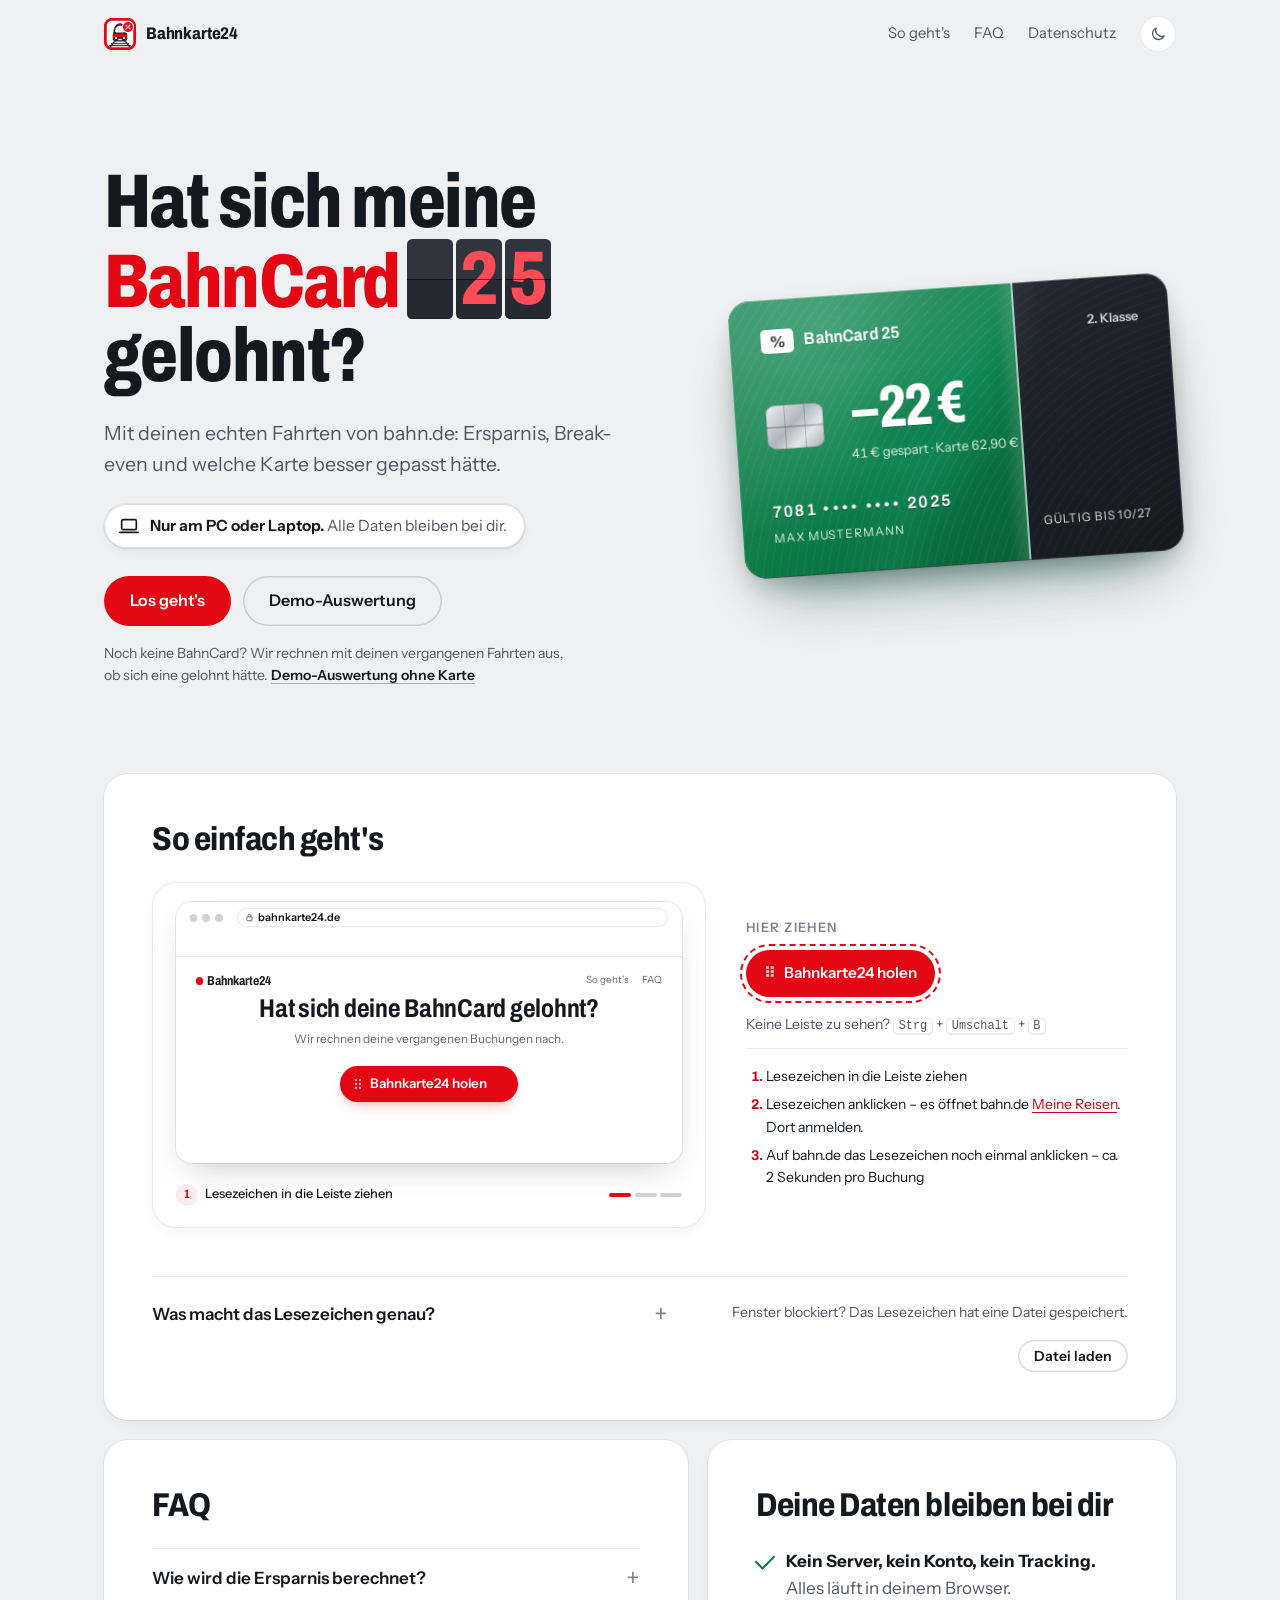
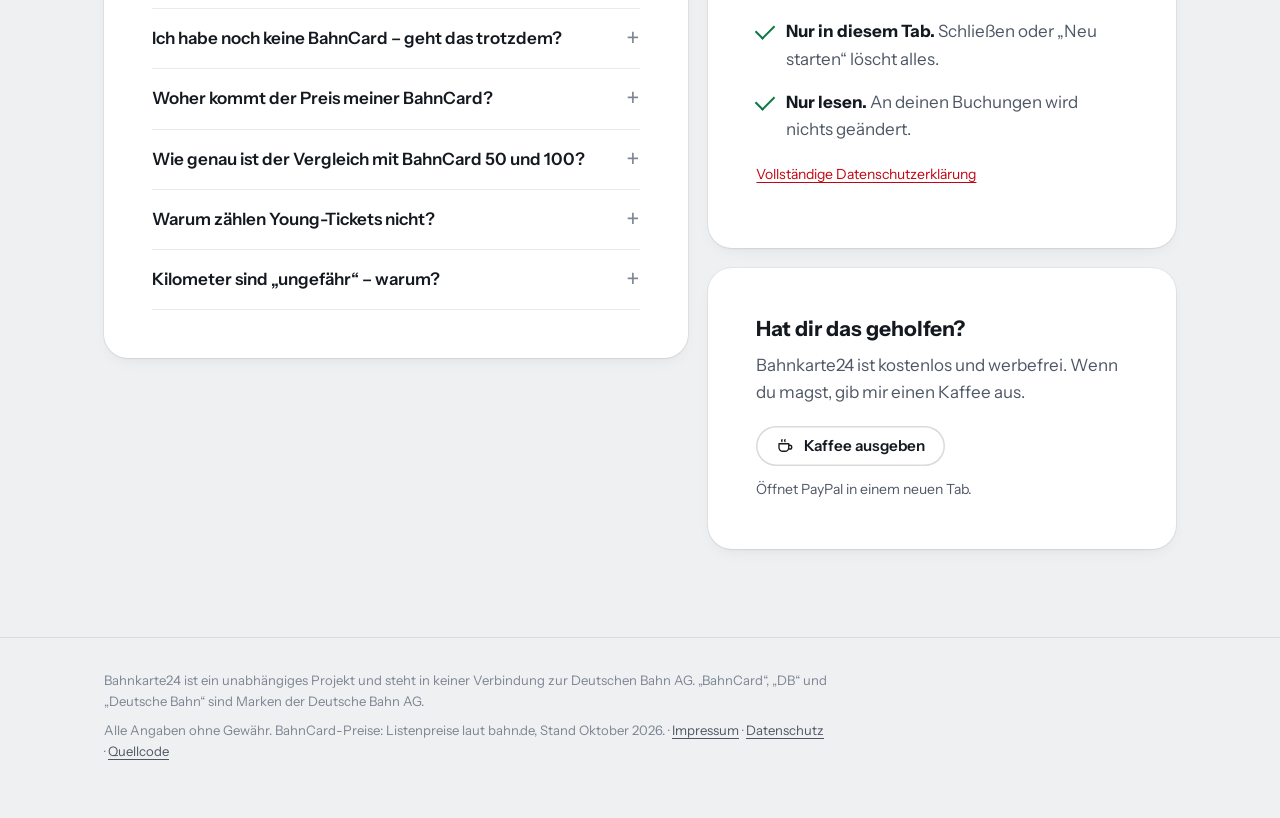
==== commit fa60e73c: "Lesezeichen öffnet bahn.de automatisch in neuem Tab Außerhalb von bahn.de öffnet das Lesezeichen jet" ====
--- a/index.html
+++ b/index.html
@@ -164,8 +164,8 @@
             <p class="small muted" id="bookmarklet-hint">Keine Leiste zu sehen? <kbd>Strg</kbd> + <kbd>Umschalt</kbd> + <kbd>B</kbd></p>
             <ol class="howto__steps">
               <li>Lesezeichen in die Leiste ziehen</li>
-              <li>Bei bahn.de <a href="https://www.bahn.de/buchung/reiseuebersicht/vergangene" target="_blank" rel="noopener">Meine Reisen</a> öffnen und anmelden</li>
-              <li>Lesezeichen anklicken – ca. 2 Sekunden pro Buchung</li>
+              <li>Lesezeichen anklicken – es öffnet bahn.de <a href="https://www.bahn.de/buchung/reiseuebersicht/vergangene" target="_blank" rel="noopener">Meine Reisen</a>. Dort anmelden.</li>
+              <li>Auf bahn.de das Lesezeichen noch einmal anklicken – ca. 2 Sekunden pro Buchung</li>
             </ol>
           </div>
         </div>
@@ -256,6 +256,6 @@
   </footer>
 
   <div class="tooltip hidden" id="tooltip" role="tooltip"></div>
-  <script src="app.js?v=34"></script>
+  <script src="app.js?v=35"></script>
 </body>
 </html>
